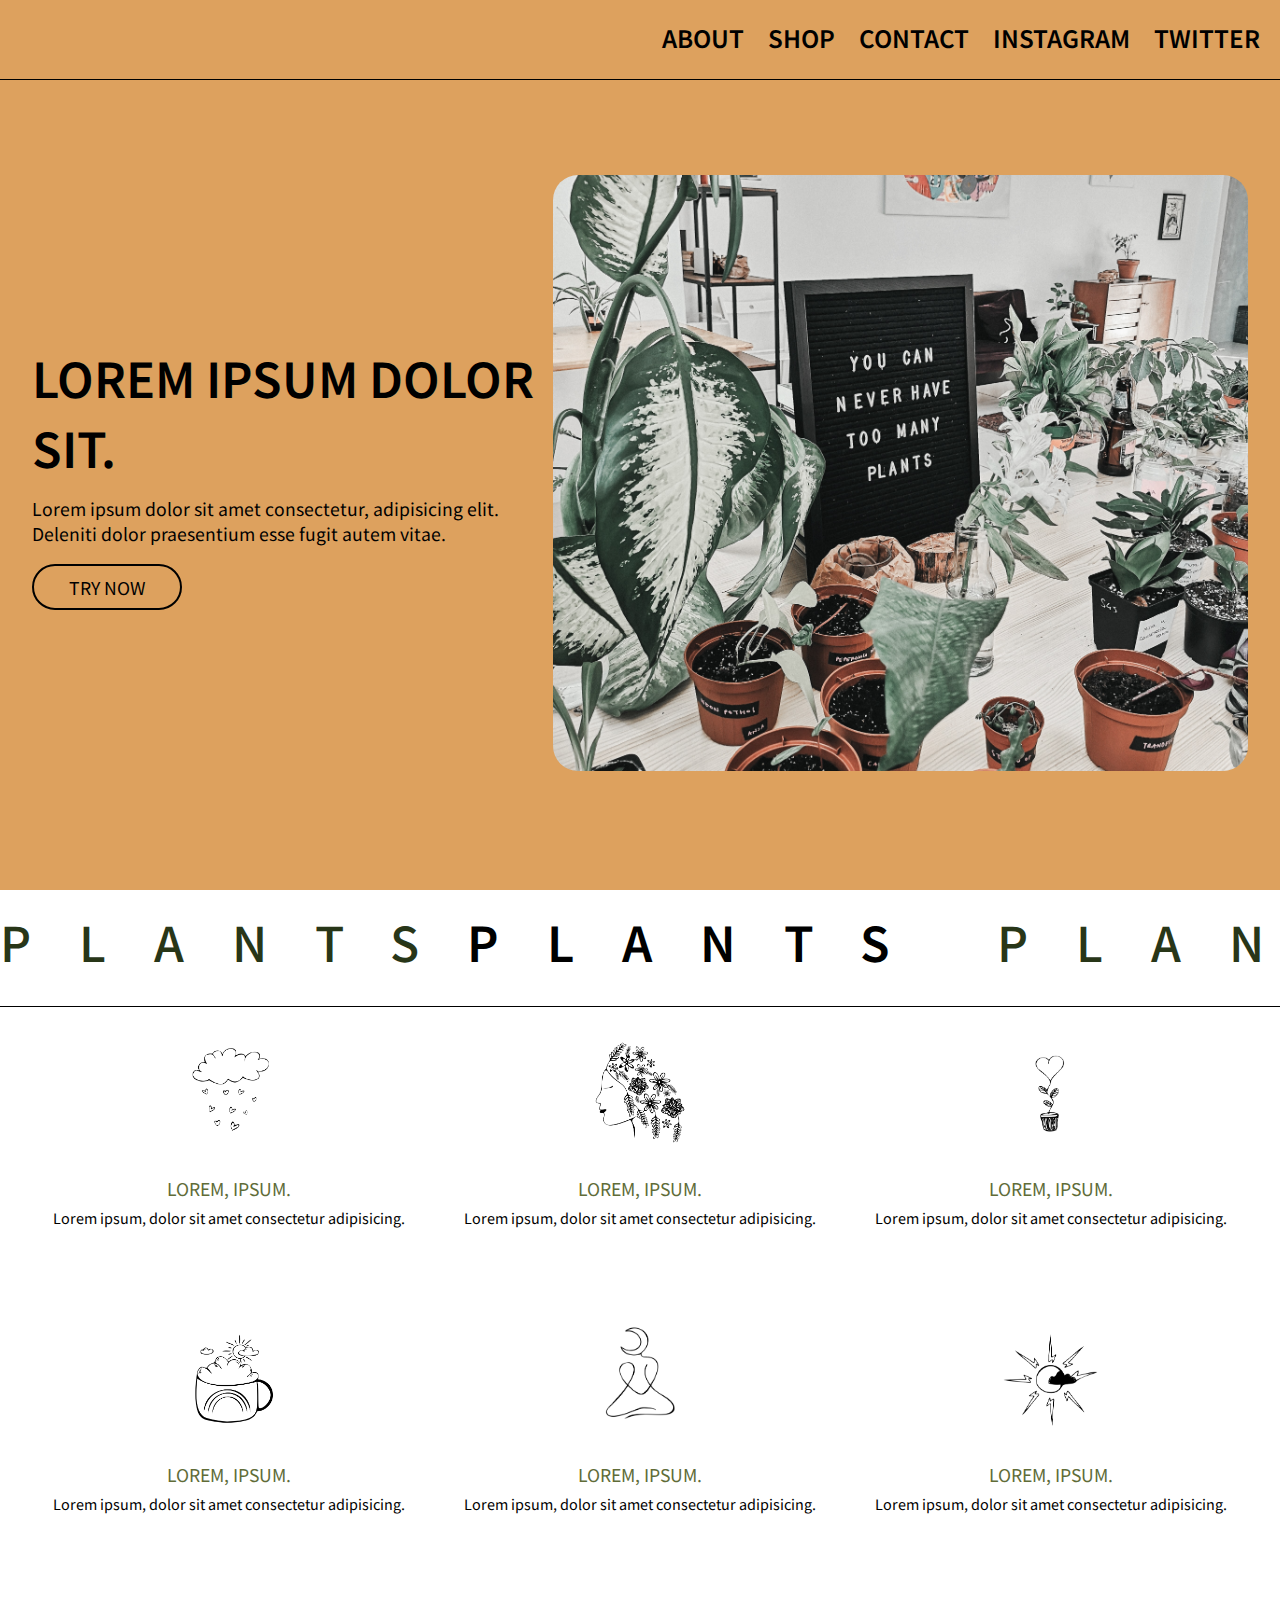
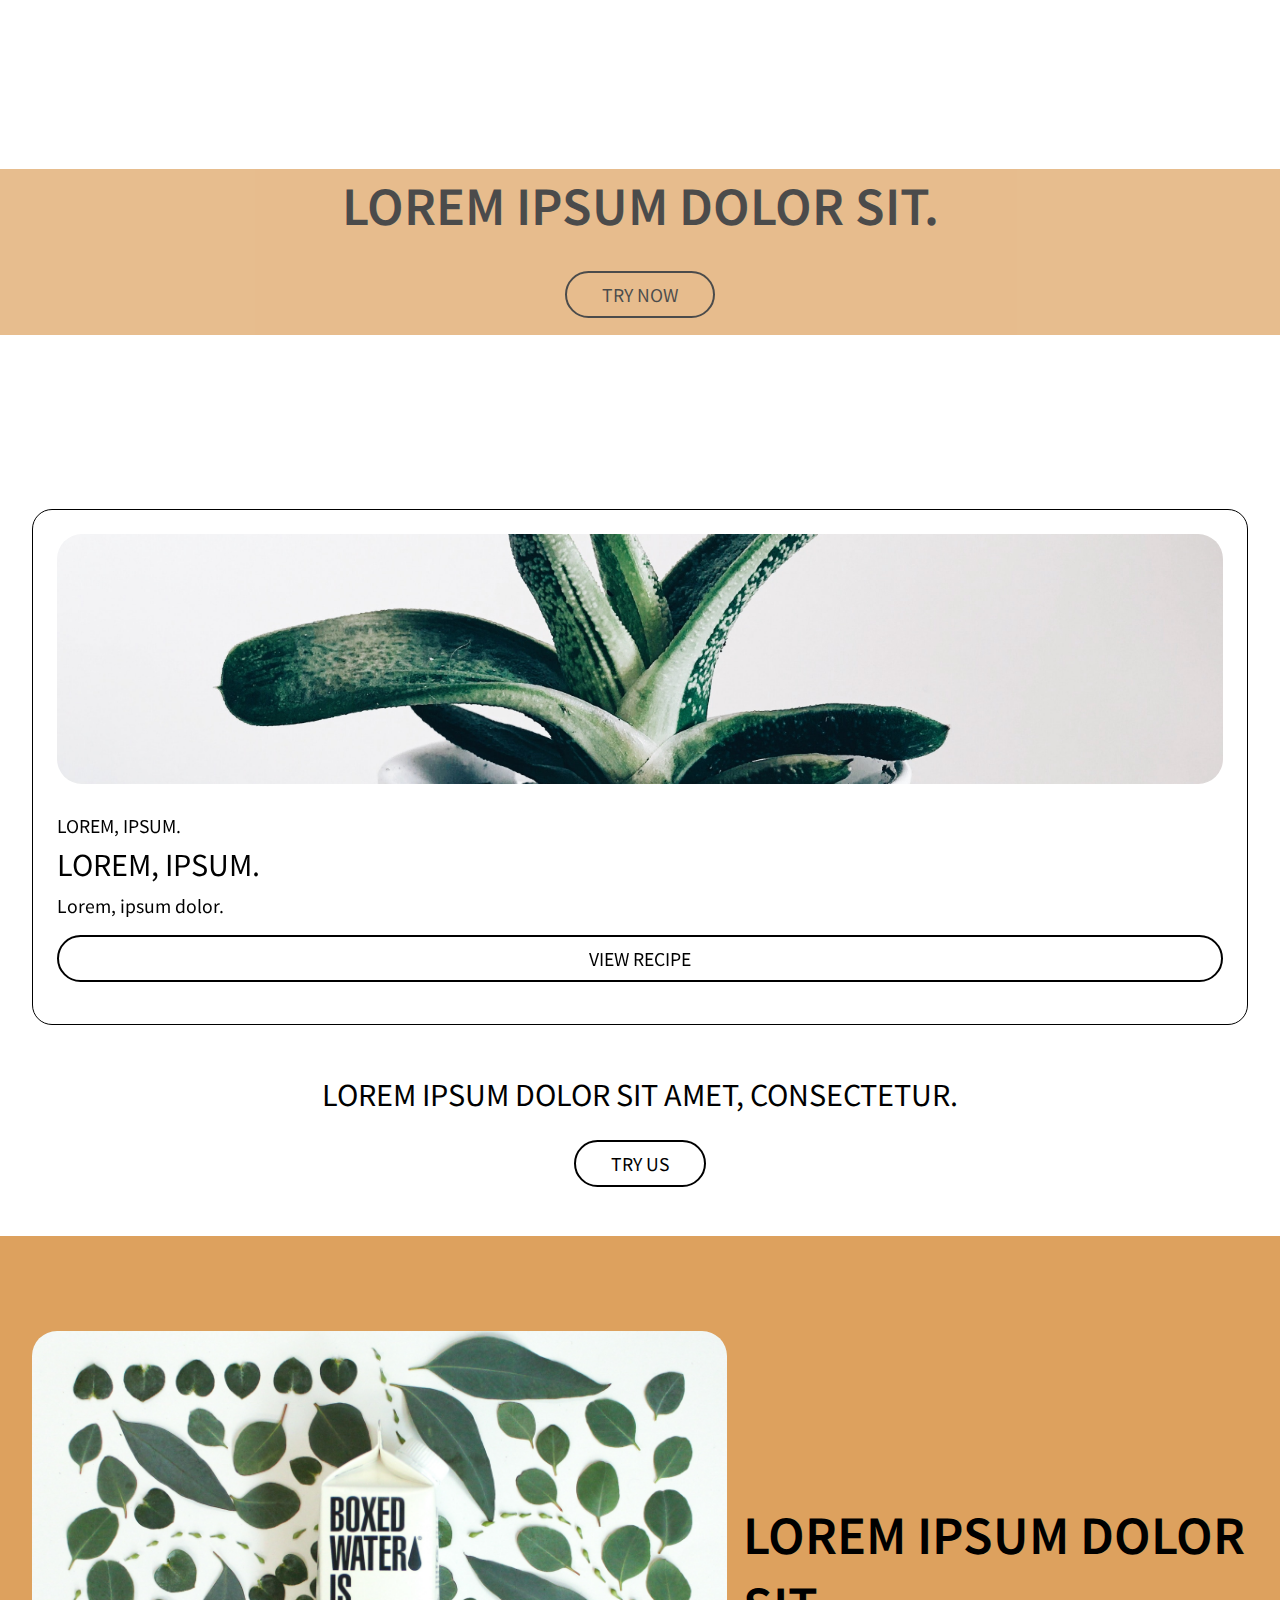
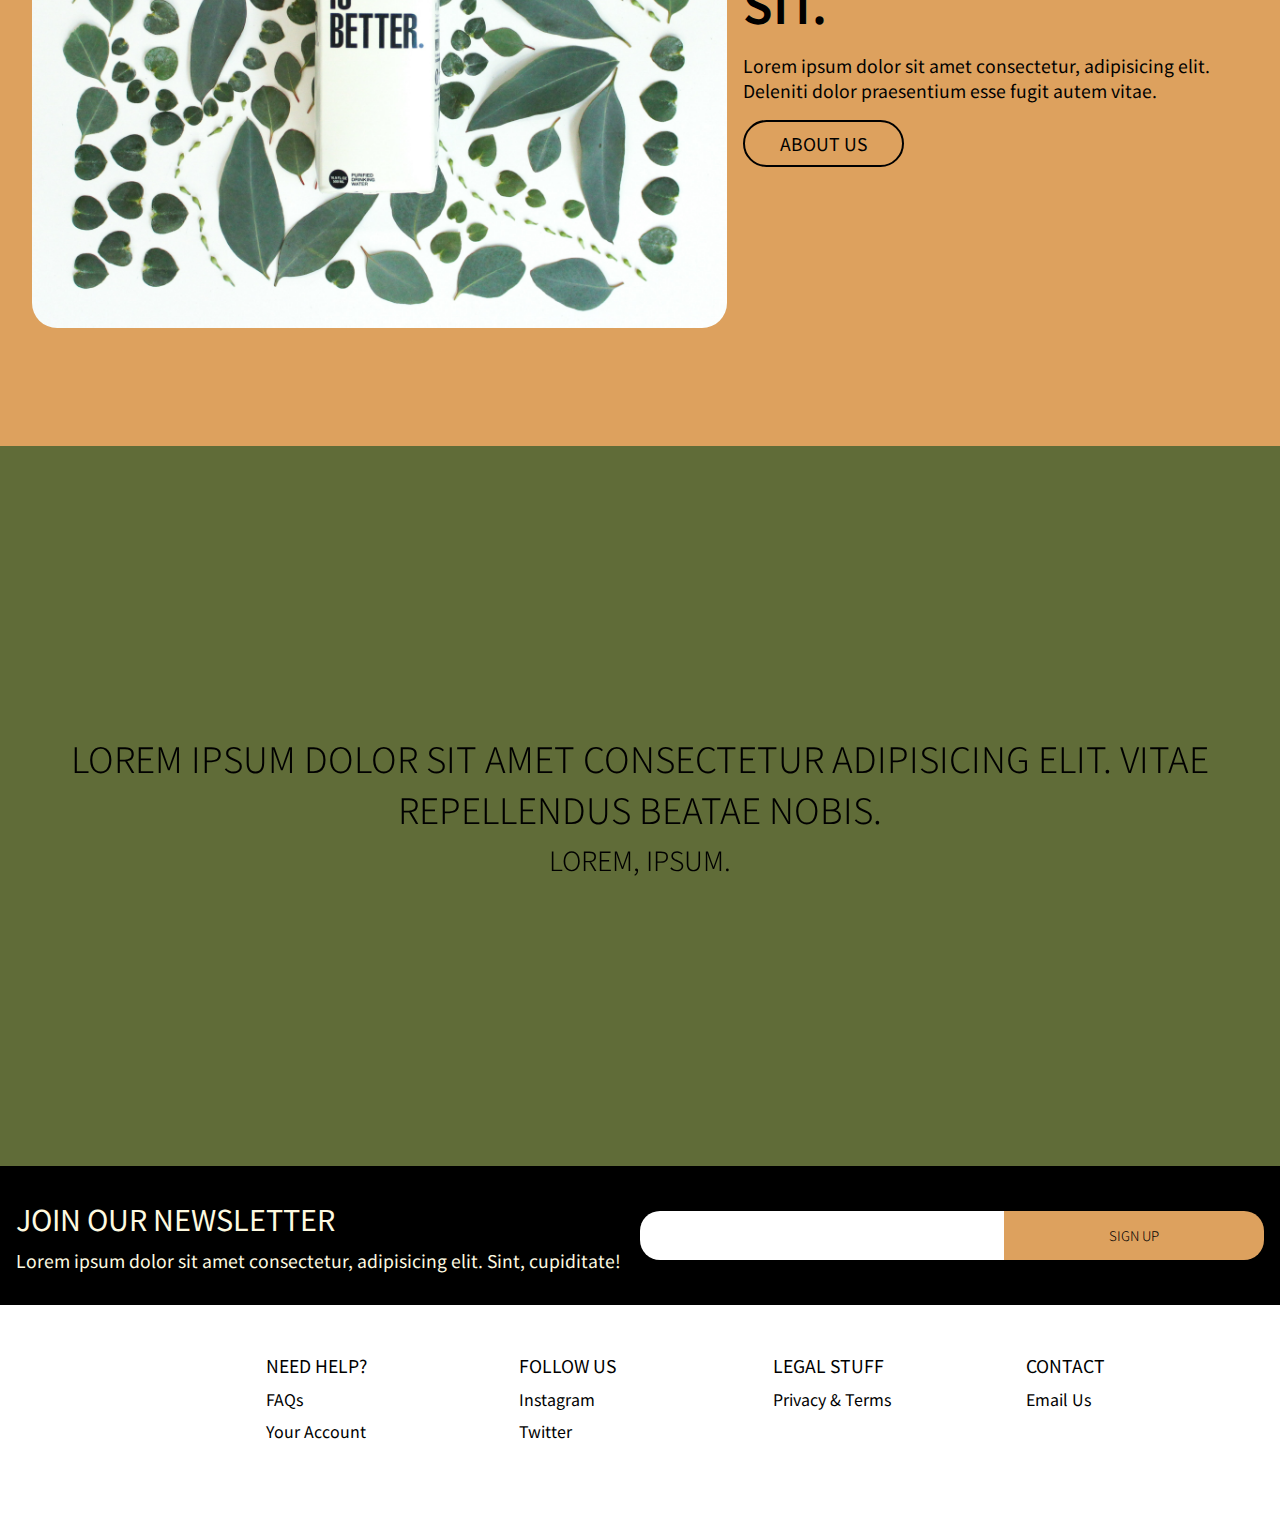
==== index.html @ 53099ba6 "Add new files" ====
<!DOCTYPE html>
<html lang="en">

<head>
  <meta charset="UTF-8">
  <meta http-equiv="X-UA-Compatible" content="IE=edge">
  <meta name="viewport" content="width=device-width, initial-scale=1.0">
  <link rel="stylesheet" href="node_modules/@glidejs/glide/dist/css/glide.core.min.css">
  <link rel="stylesheet" href="css/glide.core.min.css">
  <script src="https://kit.fontawesome.com/0a74417982.js" crossorigin="anonymous"></script>

  <link rel="preconnect" href="https://fonts.gstatic.com">
  <link href="https://fonts.googleapis.com/css2?family=Noto+Sans+JP:wght@300;400;700&display=swap" rel="stylesheet">



  <link rel="stylesheet" href="css/style.css">
  <title>Page One</title>
</head>
<!-- inspired by https://futurenoodles.com/ -->

<body>
  <header class="navigation">
    <div class="wrapper">
      <div class="nav-bar">
        <!-- logo -->
        <a href="#" class="logo"><i class="far fa-eye fa-2x icon"></i></a>
        <!-- menu btn -->
        <i class="fas fa-grip-lines fa-2x icon open-btn"></i>

      </div>
      <!-- navigation -->
      <nav class="menu">
        <!-- close btn -->
        <i class="fas fa-times fa-2x icon close-btn"></i>
        <!-- menu -->
        <ul class="menu-list">
          <li><a href="#">About</a></li>
          <li><a href="#">Shop</a></li>
          <li><a href="#">Contact</a></li>
          <!-- social media -->
          <li><a href="#">Instagram</a></li>
          <li><a href="#">Twitter</a></li>
        </ul>
      </nav>
    </div>
  </header>

  <!-- hero -->
  <section class="hero">
    <div class="container">
      <img src="/img/img_0.jpg" class="img " alt="Water plants">
      <div class="h-text">
        <h1>Lorem ipsum dolor sit.</h1>
        <p>Lorem ipsum dolor sit amet consectetur, adipisicing elit. Deleniti dolor praesentium esse fugit
          autem vitae.
        </p>
        <button class="btn">Try Now</button>
      </div>
    </div>
  </section>

  <!-- section -->
  <section class="mission">


    <!-- animation -->
    <div class="anim-text">
      <h2 class="anim"><span>PLANTS</span>PLANTS <span>PLANTS</span> PLANTS<span>PLANTS</span>
        PLANTS<span>PLANTS</span> PLANTS </h2>
      <h2 class="anim"><span>PLANTS</span> PLANTS<span>PLANTS</span> PLANTS<span>PLANTS</span>
        PLANTS<span>PLANTS</span> PLANTS
      </h2>
    </div>
    <!-- icons -->
    <div class="container">
      <div class="grid">
        <div class="grid-item">
          <img src="/img/illustrations/LoveRain.png" class="img" alt="Rain Illustration">
          <h5>Lorem, ipsum.</h5>
          <p>Lorem ipsum, dolor sit amet consectetur adipisicing.</p>
        </div>
        <div class="grid-item">
          <img src="/img/illustrations/flowercrown.png" class="img" alt="Flowecrown Illustration">
          <h5>Lorem, ipsum.</h5>
          <p>Lorem ipsum, dolor sit amet consectetur adipisicing.</p>
        </div>
        <div class="grid-item">
          <img src="/img/illustrations/GrowLove.png" class="img" alt="Love Illustration">
          <h5>Lorem, ipsum.</h5>
          <p>Lorem ipsum, dolor sit amet consectetur adipisicing.</p>
        </div>
        <div class="grid-item">
          <img src="/img/illustrations/CupofClouds.png" class="img" alt="Clouds Illustration">
          <h5>Lorem, ipsum.</h5>
          <p>Lorem ipsum, dolor sit amet consectetur adipisicing.</p>
        </div>
        <div class="grid-item">
          <img src="/img/illustrations/Meditation.png" class="img" alt="Meditation Illustration">
          <h5>Lorem, ipsum.</h5>
          <p>Lorem ipsum, dolor sit amet consectetur adipisicing.</p>
        </div>
        <div class="grid-item">
          <img src="/img/illustrations/SunLightening.png" class="img" alt="Sun Illustration">
          <h5>Lorem, ipsum.</h5>
          <p>Lorem ipsum, dolor sit amet consectetur adipisicing.</p>
        </div>
      </div>
    </div>
  </section>

  <!-- section -->
  <section class="products">
    <div class="wrapper">
      <h2>Lorem ipsum dolor sit.</h2>
      <button class="btn">Try Now</button>
    </div>
  </section>

  <!-- section -->
  <section class="shop">
    <div class="container">
      <!-- slider -->
      <div class="glide">
        <div class="glide__track" data-glide-el="track">
          <ul class="glide__slides">
            <li class="glide__slide">
              <div class="item">
                <img class="img" src="/img/products/product_1.jpg" alt="">
                <h5>Lorem, ipsum.</h5>
                <h3>Lorem, ipsum.</h3>
                <p>Lorem, ipsum dolor.</p>
                <button class="btn">View recipe</button>
              </div>
            </li>
            <li class="glide__slide">
              <div class="item">
                <img class="img" src="/img/products/product_2.jpg" alt="">
                <h5>Lorem, ipsum.</h5>
                <h3>Lorem, ipsum.</h3>
                <p>Lorem, ipsum dolor.</p>
                <button class="btn">View recipe</button>
              </div>
            </li>
            <li class="glide__slide">
              <div class="item">
                <img class="img" src="/img/products/product_3.jpg" alt="">
                <h5>Lorem, ipsum.</h5>
                <h3>Lorem, ipsum.</h3>
                <p>Lorem, ipsum dolor.</p>
                <button class="btn">View recipe</button>
              </div>
            </li>
            <li class="glide__slide">
              <div class="item">
                <img class="img" src="/img/products/product_4.jpg" alt="">
                <h5>Lorem, ipsum.</h5>
                <h3>Lorem, ipsum.</h3>
                <p>Lorem, ipsum dolor.</p>
                <button class="btn">View recipe</button>
              </div>
            </li>
            <li class="glide__slide">
              <div class="item">
                <img class="img" src="/img/products/product_5.jpg" alt="">
                <h5>Lorem, ipsum.</h5>
                <h3>Lorem, ipsum.</h3>
                <p>Lorem, ipsum dolor.</p>
                <button class="btn">View recipe</button>
              </div>
            </li>
            <li class="glide__slide">
              <div class="item">
                <img class="img" src="/img/products/product_6.jpg" alt="">
                <h5>Lorem, ipsum.</h5>
                <h3>Lorem, ipsum.</h3>
                <p>Lorem, ipsum dolor.</p>
                <button class="btn">View recipe</button>
              </div>
            </li>

          </ul>
        </div>
      </div>


      <div class="text">
        <h3>Lorem ipsum dolor sit amet, consectetur.</h3>
        <button class="btn">Try Us</button>
      </div>
    </div>



  </section>

  <!-- section -->
  <section class="hero about">
    <div class="container">
      <img class="img" src="/img/img_1.jpg" alt="">
      <div class="h-text">
        <h2>Lorem ipsum dolor sit.</h2>
        <p>Lorem ipsum dolor sit amet consectetur, adipisicing elit. Deleniti dolor praesentium esse fugit
          autem vitae.
        </p>
        <button class="btn">About Us</button>
      </div>
    </div>
  </section>

  <!-- section -->
  <section class="opinions-section">
    <!-- slider opinions -->

    <div class="container">
      <div class="opinions">
        <div class="glide__track" data-glide-el="track">
          <ul class="glide__slides">
            <li class="glide__slide">
              <div class="opinion">
                <p>Lorem ipsum dolor sit amet consectetur adipisicing elit. Vitae repellendus beatae nobis.</p>
                <small>Lorem, ipsum.</small>
              </div>
            </li>
            <li class="glide__slide">
              <div class="opinion">
                <p>Lorem ipsum dolor sit amet consectetur adipisicing elit. Vitae repellendus beatae nobis.</p>
                <small>Lorem, ipsum.</small>
              </div>
            </li>
            <li class="glide__slide">
              <div class="opinion">
                <p>Lorem ipsum dolor sit amet consectetur adipisicing elit. Vitae repellendus beatae nobis.</p>
                <small>Lorem, ipsum.</small>
              </div>
            </li>
            <li class="glide__slide">
              <div class="opinion">
                <p>Lorem ipsum dolor sit amet consectetur adipisicing elit. Vitae repellendus beatae nobis.</p>
                <small>Lorem, ipsum.</small>
              </div>
            </li>
          </ul>
        </div>
      </div>

    </div>


  </section>

  <!-- footer -->
  <footer>
    <div class="container">
      <div class="black">
        <div class="text">
          <h3 class="light">Join our newsletter</h3>
          <p class="light">Lorem ipsum dolor sit amet consectetur, adipisicing elit. Sint, cupiditate!</p>
        </div>
        <div class="sub">
          <input type="email" name="email" id="email">
          <button class="btn--sub">Sign up</button>
        </div>
      </div>
      <div class="faq">
        <!-- logo -->
        <a href="#" class="logo"><i class="far fa-eye fa-2x icon"></i></a>
        <div class="links">
          <div>
            <h5>Need help?</h5>
            <ul>
              <li><a href="#">FAQs</a></li>
              <li><a href="#">Your Account</a></li>
            </ul>
          </div>
          <div>
            <h5>Follow us</h5>
            <ul>
              <li><a href="#">Instagram</a></li>
              <li><a href="#">Twitter</a></li>
            </ul>
          </div>
          <div>
            <h5>Legal Stuff</h5>
            <ul>
              <li><a href="#">Privacy & Terms</a></li>
            </ul>
          </div>
          <div>
            <h5>Contact</h5>
            <ul>
              <li><a href="#">Email Us</a></li>
            </ul>
          </div>
        </div>
      </div>

    </div>
  </footer>

  <script>
    const openBtn = document.querySelector('.open-btn');
    const closeBtn = document.querySelector('.close-btn');
    const menu = document.querySelector('.menu');
    const body = document.querySelector('body');

    openBtn.addEventListener('click', (e) => {
      body.classList.add('open-menu');
      e.target.style.display = 'none';
      menu.style.display = 'block';
      menu.classList.remove('close')
      closeBtn.style.display = "block";

    });

    closeBtn.addEventListener('click', (e) => {
      body.classList.remove('open-menu');
      menu.classList.add('close')
      setTimeout(() => {
        menu.style.display = 'none';
        e.target.style.display = 'none';
        openBtn.style.display = "block";
      }, 1000)

    });
  </script>
  <script src="https://cdn.jsdelivr.net/npm/@glidejs/glide"></script>
  <script src="node_modules/@glidejs/glide/dist/glide.min.js"></script>

  <script>
    const config = {
      type: 'carousel',
      startAt: 0,
      perView: 1,
      autoplay: 3000 | true,
      breakpoints: {
        425: {
          perView: 1
        },
        768: {
          perView: 2
        },
        1440: {
          perView: 4
        }
      }
    }
    const opconfig = {
      startAt: 0,
      perView: 1,
      autoplay: 3000 | true,
    }
    new Glide('.glide', config).mount();
    new Glide('.opinions', opconfig).mount();
  </script>
</body>

</html>
---- css/style.css ----
h1,
h2 {
  text-transform: uppercase;
  margin-bottom: 0.3em;
  font-weight: 400;
  color: #000000;
  font-size: 2.2em;
}

@media only screen and (min-width: 1024px) {
  h1,
h2 {
    font-size: 3em;
    font-weight: 600;
  }
}
h3 {
  text-transform: uppercase;
  margin-bottom: 0.3em;
  font-weight: 400;
  color: #000000;
  font-size: 1.8em;
}

h5 {
  text-transform: uppercase;
  margin-bottom: 0.3em;
  font-weight: 400;
  color: #000000;
  font-size: 1.1em;
}

span {
  color: #283618;
  font-weight: 500;
}

p {
  font-size: 1.1em;
  color: #000000;
}

a {
  text-decoration: none;
  color: #000000;
  cursor: pointer;
}
a:visited {
  color: #000000;
}

.light {
  color: #fefae0;
}

.btn {
  margin: 1em 0;
  padding: 0.5em 2em;
  border: 2px solid #000000;
  border-radius: 25px;
  background: transparent;
  font-size: 1.1em;
  text-transform: uppercase;
  transition: all 1s ease-in-out;
}
.btn:hover {
  background: #000000;
  color: #fefae0;
}
.btn--sub {
  padding: 15px 0.7em;
  background: #dda15e;
  text-transform: uppercase;
  font-weight: 300;
  border: none;
  border-radius: 0 20px 20px 0;
  width: 50%;
}
.btn--sub:hover {
  background: #bc6c25;
  color: #fefae0;
}

* {
  margin: 0;
  box-sizing: border-box;
  font-family: "Noto Sans JP", sans-serif;
}

.container {
  padding: 2em 1em;
}

.icon {
  cursor: pointer;
  color: #000000;
}

.img {
  width: 100%;
  height: 40%;
  object-fit: cover;
  border-radius: 25px;
  margin-bottom: 1.5em;
}

.navigation {
  background: #dda15e;
  position: relative;
}
.navigation .wrapper {
  display: flex;
}
.navigation .wrapper .nav-bar {
  display: flex;
  place-content: center space-between;
  padding: 1em;
  border-bottom: 1px solid #000000;
  width: 100vw;
  height: 80px;
}

.open-menu {
  overflow-y: hidden;
}

.menu {
  height: 100vh;
  width: 100vw;
  position: absolute;
  top: 0;
  right: 0;
  z-index: 10;
  background-color: #606c38;
  display: flex;
  flex-direction: column;
  transform: translateX(-100%);
  transform-origin: right;
  animation: openUp 1s ease-in-out both;
}

.close {
  animation: close 1s ease-in-out both;
}

@keyframes openUp {
  0% {
    transform: translateX(100%);
  }
  100% {
    transform: translateX(0%);
  }
}
@keyframes close {
  0% {
    transform: translateX(0%);
  }
  100% {
    transform: translateX(-100%);
  }
}
.close-btn,
.menu {
  display: none;
  padding: 0.5em;
}

.menu-list {
  list-style: none;
}
.menu-list a {
  text-transform: uppercase;
  font-size: 1.8em;
  line-height: 2.5em;
  font-weight: 600;
}
.menu-list a:hover {
  color: #fefae0;
}

.hero .container {
  height: calc(100vh-80px);
  background-color: #dda15e;
}

.anim-text {
  display: flex;
  white-space: nowrap;
  padding: 1em 0;
  overflow-x: hidden;
  border-bottom: 1px solid #000000;
}
.anim-text .anim {
  animation: textLoop 30s infinite;
  letter-spacing: 1em;
}

@keyframes textLoop {
  0% {
    transform: translateX(0);
  }
  100% {
    transform: translateX(-100%);
  }
}
.grid {
  display: grid;
  grid-template-columns: repeat(2, 1fr);
  gap: 1em;
}
.grid .img {
  object-fit: contain;
}
.grid-item {
  text-align: center;
  height: 30vh;
}
.grid-item p {
  font-size: 0.9em;
}
.grid-item h5 {
  color: #606c38;
}

.products {
  height: 50vh;
  background: url("/img/img_2.jpg") no-repeat;
  background-attachment: fixed;
  background-position: center;
  background-size: cover;
  display: flex;
  justify-content: center;
  align-items: center;
}
.products .wrapper {
  text-align: center;
  background-color: #dda15e;
  opacity: 0.7;
  width: 100%;
}

.text {
  text-align: center;
  margin-top: 2em;
}

.item {
  border: 1px solid black;
  border-radius: 20px;
  padding: 1.5em;
  color: #000000;
  margin-bottom: 1em;
}
.item .img {
  height: 250px;
}
.item .btn {
  width: 100%;
}

.opinions-section {
  height: 80vh;
  background: #606c38;
}
.opinions-section .container {
  text-align: center;
  height: 100%;
  display: flex;
  flex-direction: column;
  justify-content: center;
}
.opinions-section .container .opinions {
  text-transform: uppercase;
  font-size: 2em;
  font-weight: 300;
}

footer .container {
  padding: 0;
}

.black {
  padding: 2em 1em;
  color: #fefae0;
  background: #000000;
}
.black .sub {
  display: flex;
  justify-content: center;
  margin-top: 2em;
}
.black .sub input {
  padding: 15px;
  border: none;
  border-radius: 20px 0 0 20px;
  width: 70%;
}
.black .sub input:active, .black .sub input:focus {
  outline: none;
}

.faq {
  padding: 2em 1em;
}
.faq .links {
  display: grid;
  grid-template-columns: repeat(2, 1fr);
  gap: 1em;
  margin: 1em 0 3em;
}
.faq .links ul {
  list-style: none;
  padding: 0;
  line-height: 2em;
}

@media only screen and (min-width: 768px) {
  .container {
    padding: 2em;
  }

  .hero .container {
    height: 50vh;
    display: flex;
    flex-direction: row-reverse;
    align-items: center;
  }
  .hero .container .img {
    margin-left: 1em;
    height: 100%;
  }

  .about .container {
    flex-direction: row;
  }
  .about .container .img {
    margin-left: 0;
    margin-right: 1em;
  }

  .grid {
    grid-template-columns: repeat(3, 1fr);
  }
}
@media only screen and (min-width: 1024px) {
  .open-btn {
    display: none;
  }

  .menu {
    position: unset;
    display: flex;
    background: transparent;
    height: 80px;
    border-bottom: 1px solid #000000;
    transform: translateX(0%);
  }
  .menu .menu-list {
    display: flex;
  }
  .menu .menu-list a {
    font-size: 1.5em;
    margin: 0 0.5em;
  }

  @keyframes openUp {
    0% {
      transform: translateX(0%);
    }
    100% {
      transform: translateX(0%);
    }
  }
  .logo .icon {
    font-size: 3em;
  }

  .hero .container {
    height: 90vh;
  }
  .hero .container .img {
    height: 80%;
  }

  .black {
    display: flex;
    align-items: center;
  }
  .black .text {
    width: 50%;
    text-align: left;
    margin-top: 0;
  }
  .black .sub {
    width: 50%;
    margin-top: 0;
  }

  .faq {
    display: flex;
    justify-content: space-between;
  }
  .faq .links {
    width: 80%;
    grid-template-columns: repeat(4, 1fr);
  }
}/*# sourceMappingURL=style.css.map */
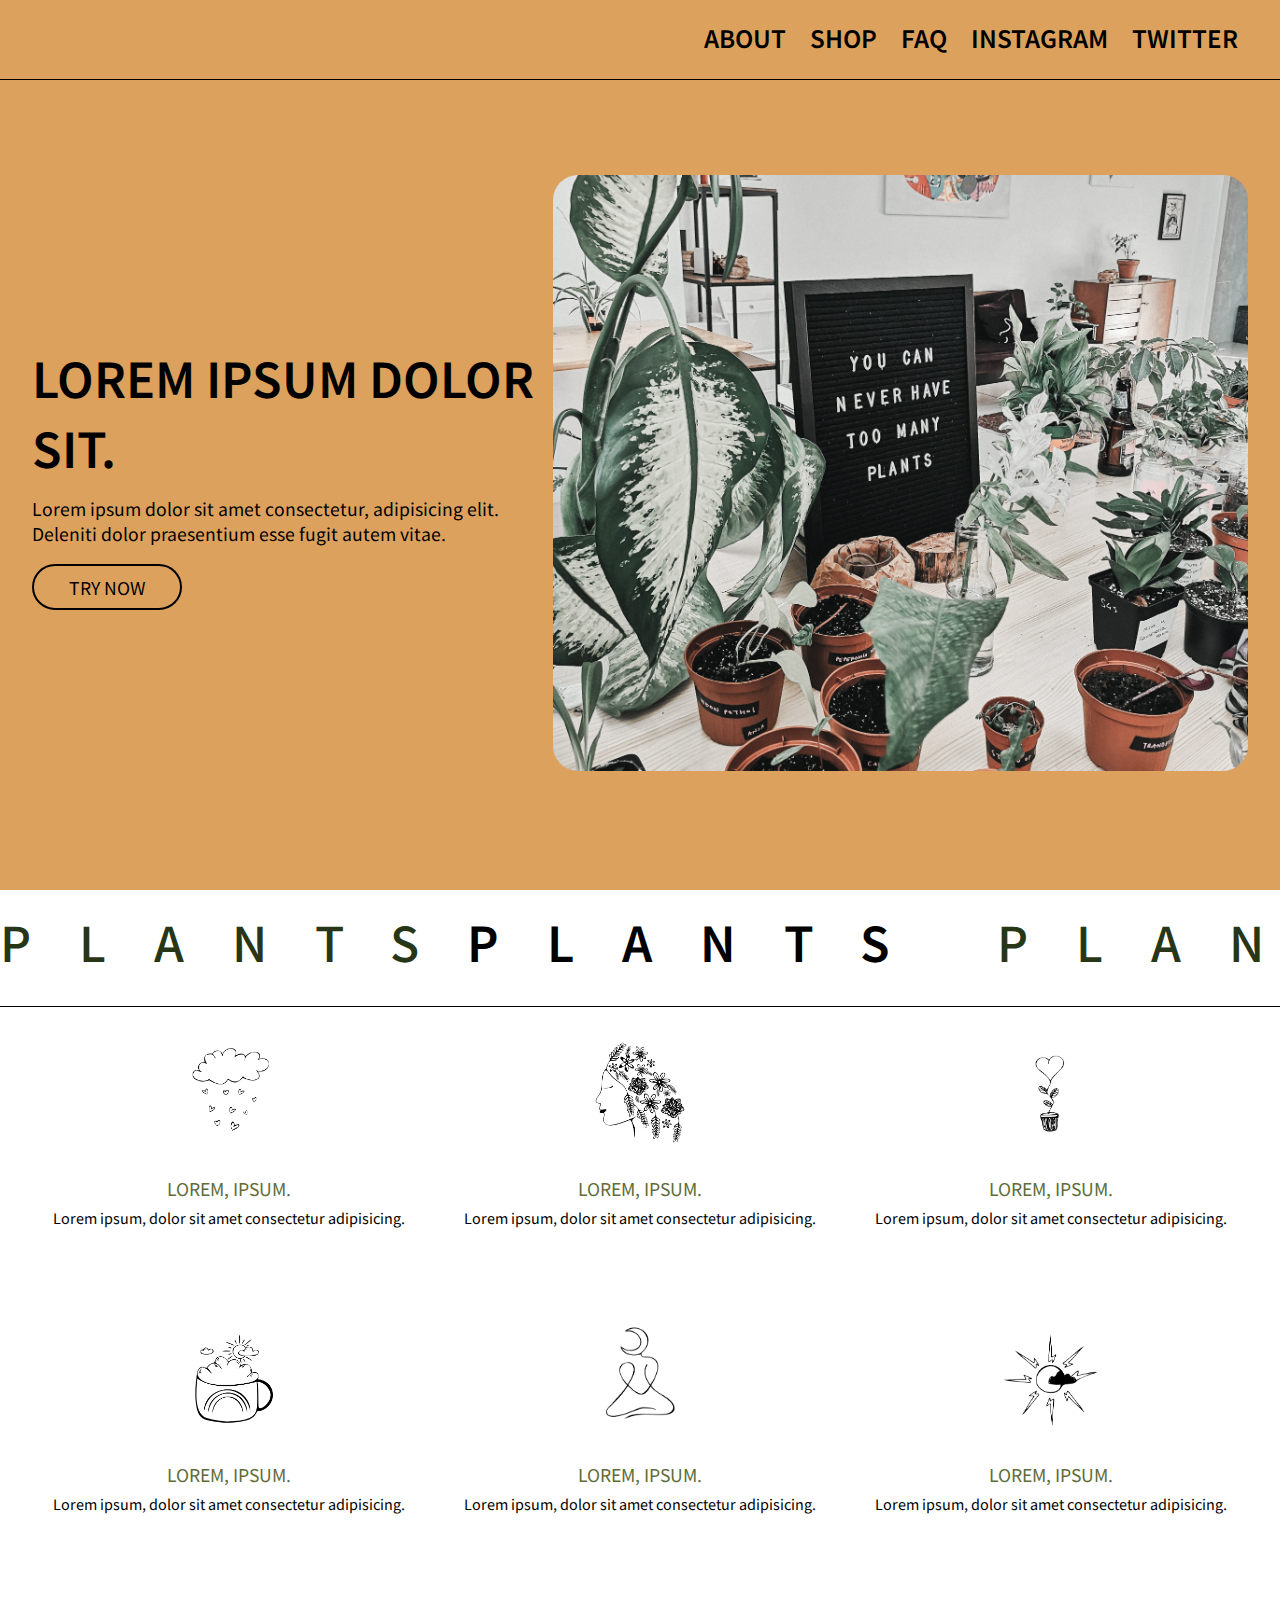
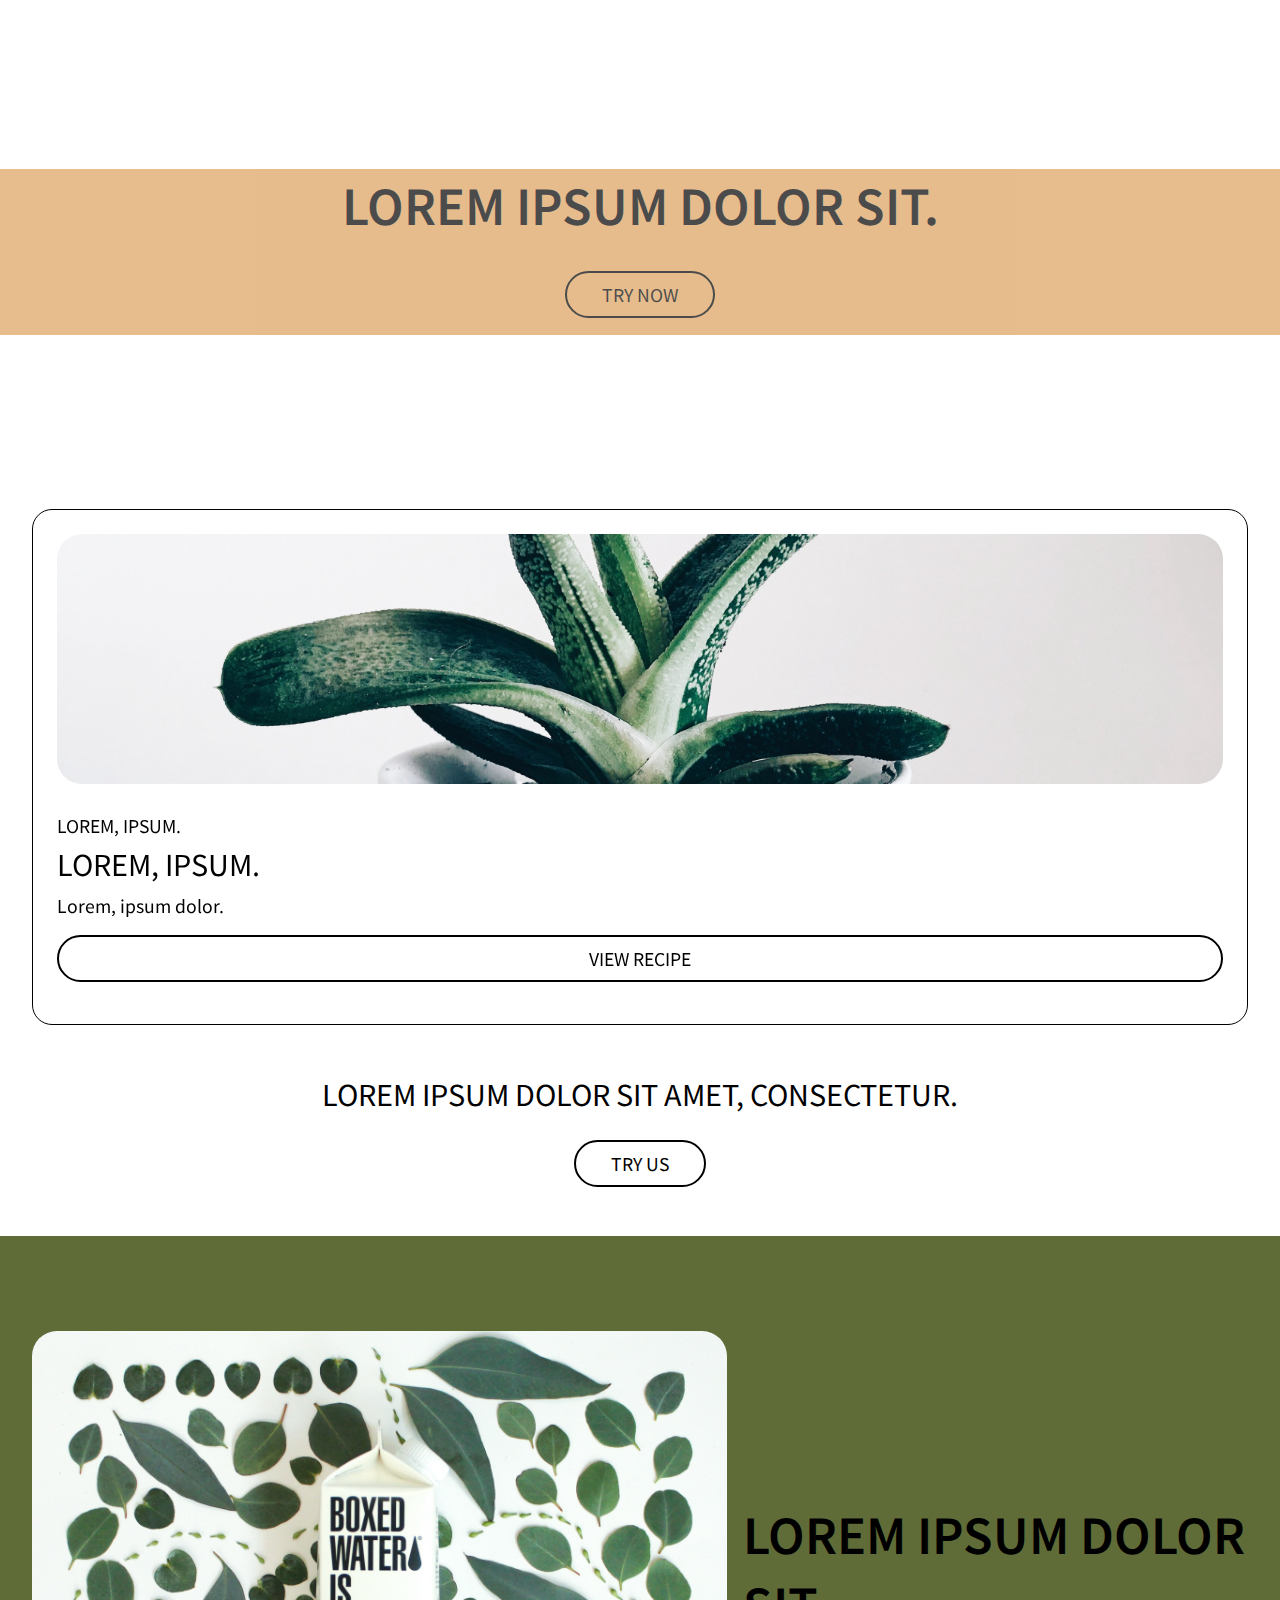
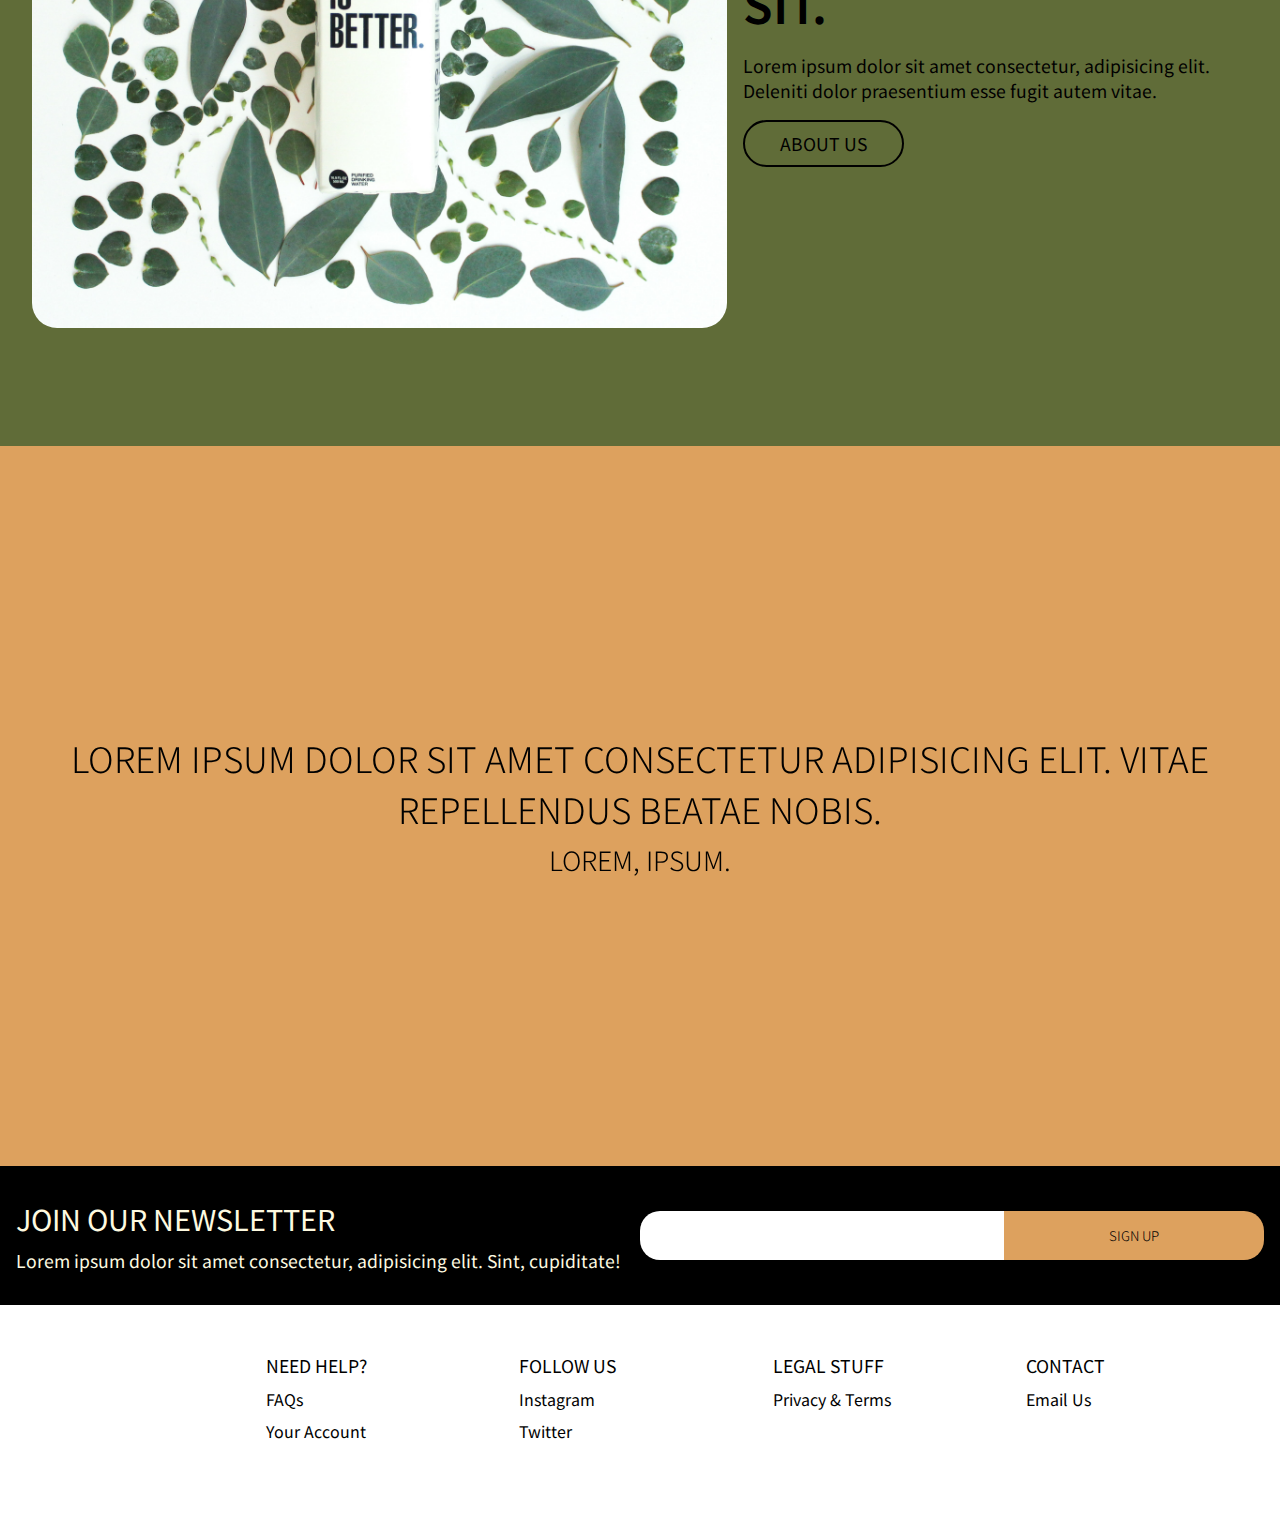
==== commit 07a390e7: "Update" ====
--- a/index.html
+++ b/index.html
@@ -8,12 +8,9 @@
   <link rel="stylesheet" href="node_modules/@glidejs/glide/dist/css/glide.core.min.css">
   <link rel="stylesheet" href="css/glide.core.min.css">
   <script src="https://kit.fontawesome.com/0a74417982.js" crossorigin="anonymous"></script>
-
+  <script src="index.js" defer></script>
   <link rel="preconnect" href="https://fonts.gstatic.com">
   <link href="https://fonts.googleapis.com/css2?family=Noto+Sans+JP:wght@300;400;700&display=swap" rel="stylesheet">
-
-
-
   <link rel="stylesheet" href="css/style.css">
   <title>Page One</title>
 </head>
@@ -24,7 +21,7 @@
     <div class="wrapper">
       <div class="nav-bar">
         <!-- logo -->
-        <a href="#" class="logo"><i class="far fa-eye fa-2x icon"></i></a>
+        <a href="index.html" class="logo"><i class="far fa-eye fa-2x icon"></i></a>
         <!-- menu btn -->
         <i class="fas fa-grip-lines fa-2x icon open-btn"></i>
 
@@ -32,15 +29,15 @@
       <!-- navigation -->
       <nav class="menu">
         <!-- close btn -->
-        <i class="fas fa-times fa-2x icon close-btn"></i>
+        <i class="fas fa-times fa-2x icon close-btn" id="menu-close"></i>
         <!-- menu -->
         <ul class="menu-list">
-          <li><a href="#">About</a></li>
-          <li><a href="#">Shop</a></li>
-          <li><a href="#">Contact</a></li>
+          <li><a href="about.html">About</a></li>
+          <li><a href="shop.html">Shop</a></li>
+          <li><a href="faq.html">faq</a></li>
           <!-- social media -->
-          <li><a href="#">Instagram</a></li>
-          <li><a href="#">Twitter</a></li>
+          <li><a href="instagram.com">Instagram</a></li>
+          <li><a href="twitter.com">Twitter</a></li>
         </ul>
       </nav>
     </div>
@@ -203,7 +200,7 @@
         <p>Lorem ipsum dolor sit amet consectetur, adipisicing elit. Deleniti dolor praesentium esse fugit
           autem vitae.
         </p>
-        <button class="btn">About Us</button>
+        <button class="btn"><a href="about.html">About Us</a></button>
       </div>
     </div>
   </section>
@@ -264,31 +261,31 @@
       </div>
       <div class="faq">
         <!-- logo -->
-        <a href="#" class="logo"><i class="far fa-eye fa-2x icon"></i></a>
+        <a href="index.html" class="logo"><i class="far fa-eye fa-2x icon"></i></a>
         <div class="links">
           <div>
             <h5>Need help?</h5>
-            <ul>
+            <ul class="list">
               <li><a href="#">FAQs</a></li>
               <li><a href="#">Your Account</a></li>
             </ul>
           </div>
           <div>
             <h5>Follow us</h5>
-            <ul>
+            <ul class="list">
               <li><a href="#">Instagram</a></li>
               <li><a href="#">Twitter</a></li>
             </ul>
           </div>
           <div>
             <h5>Legal Stuff</h5>
-            <ul>
+            <ul class="list">
               <li><a href="#">Privacy & Terms</a></li>
             </ul>
           </div>
           <div>
             <h5>Contact</h5>
-            <ul>
+            <ul class="list">
               <li><a href="#">Email Us</a></li>
             </ul>
           </div>
@@ -298,32 +295,6 @@
     </div>
   </footer>
 
-  <script>
-    const openBtn = document.querySelector('.open-btn');
-    const closeBtn = document.querySelector('.close-btn');
-    const menu = document.querySelector('.menu');
-    const body = document.querySelector('body');
-
-    openBtn.addEventListener('click', (e) => {
-      body.classList.add('open-menu');
-      e.target.style.display = 'none';
-      menu.style.display = 'block';
-      menu.classList.remove('close')
-      closeBtn.style.display = "block";
-
-    });
-
-    closeBtn.addEventListener('click', (e) => {
-      body.classList.remove('open-menu');
-      menu.classList.add('close')
-      setTimeout(() => {
-        menu.style.display = 'none';
-        e.target.style.display = 'none';
-        openBtn.style.display = "block";
-      }, 1000)
-
-    });
-  </script>
   <script src="https://cdn.jsdelivr.net/npm/@glidejs/glide"></script>
   <script src="node_modules/@glidejs/glide/dist/glide.min.js"></script>
 
--- a/css/style.css
+++ b/css/style.css
@@ -104,6 +104,12 @@
   margin-bottom: 1.5em;
 }
 
+.list {
+  list-style: none;
+  padding: 0;
+  line-height: 2em;
+}
+
 .navigation {
   background: #dda15e;
   position: relative;
@@ -124,7 +130,7 @@
   overflow-y: hidden;
 }
 
-.menu {
+.menu, .basket {
   height: 100vh;
   width: 100vw;
   position: absolute;
@@ -156,11 +162,12 @@
     transform: translateX(0%);
   }
   100% {
-    transform: translateX(-100%);
+    transform: translateX(100%);
   }
 }
 .close-btn,
-.menu {
+.menu,
+.basket {
   display: none;
   padding: 0.5em;
 }
@@ -260,7 +267,7 @@
 
 .opinions-section {
   height: 80vh;
-  background: #606c38;
+  background: #dda15e;
 }
 .opinions-section .container {
   text-align: center;
@@ -308,10 +315,67 @@
   gap: 1em;
   margin: 1em 0 3em;
 }
-.faq .links ul {
-  list-style: none;
-  padding: 0;
-  line-height: 2em;
+
+.closeB {
+  display: none;
+}
+
+.question-answer {
+  display: none;
+}
+
+.faq-section h2 {
+  border-bottom: 1px solid #000000;
+}
+.faq-section a {
+  font-size: 1.7em;
+  text-transform: uppercase;
+  margin: 1em 0;
+}
+.faq-section a:hover {
+  color: #283618;
+}
+
+.question {
+  margin: 1em 0;
+}
+
+.question-text {
+  display: flex;
+  align-items: center;
+  cursor: pointer;
+}
+.question-text h5 {
+  margin-right: 1em;
+}
+.question-text .icon {
+  font-size: 1.3em;
+}
+
+.about {
+  background-color: #606c38;
+}
+.about .container {
+  background-color: #606c38;
+}
+
+.block {
+  display: flex;
+  flex-direction: column-reverse;
+}
+.block--column {
+  flex-direction: column;
+}
+
+.orange {
+  background-color: #dda15e;
+}
+
+.row {
+  display: flex;
+  justify-content: space-between;
+  align-items: center;
+  padding: 0 0.5em;
 }
 
 @media only screen and (min-width: 768px) {
@@ -341,13 +405,60 @@
   .grid {
     grid-template-columns: repeat(3, 1fr);
   }
+
+  .question-text {
+    justify-content: space-between;
+  }
+
+  .faq-container {
+    display: flex;
+  }
+  .faq-container .container {
+    position: sticky;
+    top: 0;
+  }
+  .faq-container .answers {
+    width: 80%;
+  }
+
+  .block {
+    display: flex;
+    flex-direction: row;
+    align-items: center;
+    height: 50vh;
+    padding: 2em 1em;
+  }
+  .block .text {
+    margin-right: 2em;
+  }
+  .block .text h2 {
+    font-size: 2em;
+  }
+  .block .img {
+    height: 100%;
+    width: 50%;
+    margin-left: 2em;
+  }
+  .block div {
+    width: 50%;
+  }
+  .block--reverse {
+    flex-direction: row-reverse;
+  }
+  .block--reverse .img {
+    margin-left: 0em;
+    margin-right: 2em;
+  }
+  .block--column {
+    flex-direction: column;
+  }
 }
 @media only screen and (min-width: 1024px) {
   .open-btn {
     display: none;
   }
 
-  .menu {
+  .menu, .basket {
     position: unset;
     display: flex;
     background: transparent;
@@ -355,10 +466,10 @@
     border-bottom: 1px solid #000000;
     transform: translateX(0%);
   }
-  .menu .menu-list {
-    display: flex;
-  }
-  .menu .menu-list a {
+  .menu .menu-list, .basket .menu-list {
+    display: flex;
+  }
+  .menu .menu-list a, .basket .menu-list a {
     font-size: 1.5em;
     margin: 0 0.5em;
   }
@@ -371,6 +482,14 @@
       transform: translateX(0%);
     }
   }
+  @keyframes openU {
+    0% {
+      transform: translateX(100%);
+    }
+    100% {
+      transform: translateX(0%);
+    }
+  }
   .logo .icon {
     font-size: 3em;
   }
@@ -404,4 +523,22 @@
     width: 80%;
     grid-template-columns: repeat(4, 1fr);
   }
+
+  .basket {
+    position: absolute;
+    height: 100vh;
+    width: 80vw;
+    top: 0;
+    right: 0;
+    display: none;
+    z-index: 20;
+    transform: translateX(-100%);
+    transform-origin: right;
+    animation: openU 1s ease-in-out both;
+    background-color: #606c38;
+  }
+
+  .close {
+    animation: close 1s ease-in-out both;
+  }
 }/*# sourceMappingURL=style.css.map */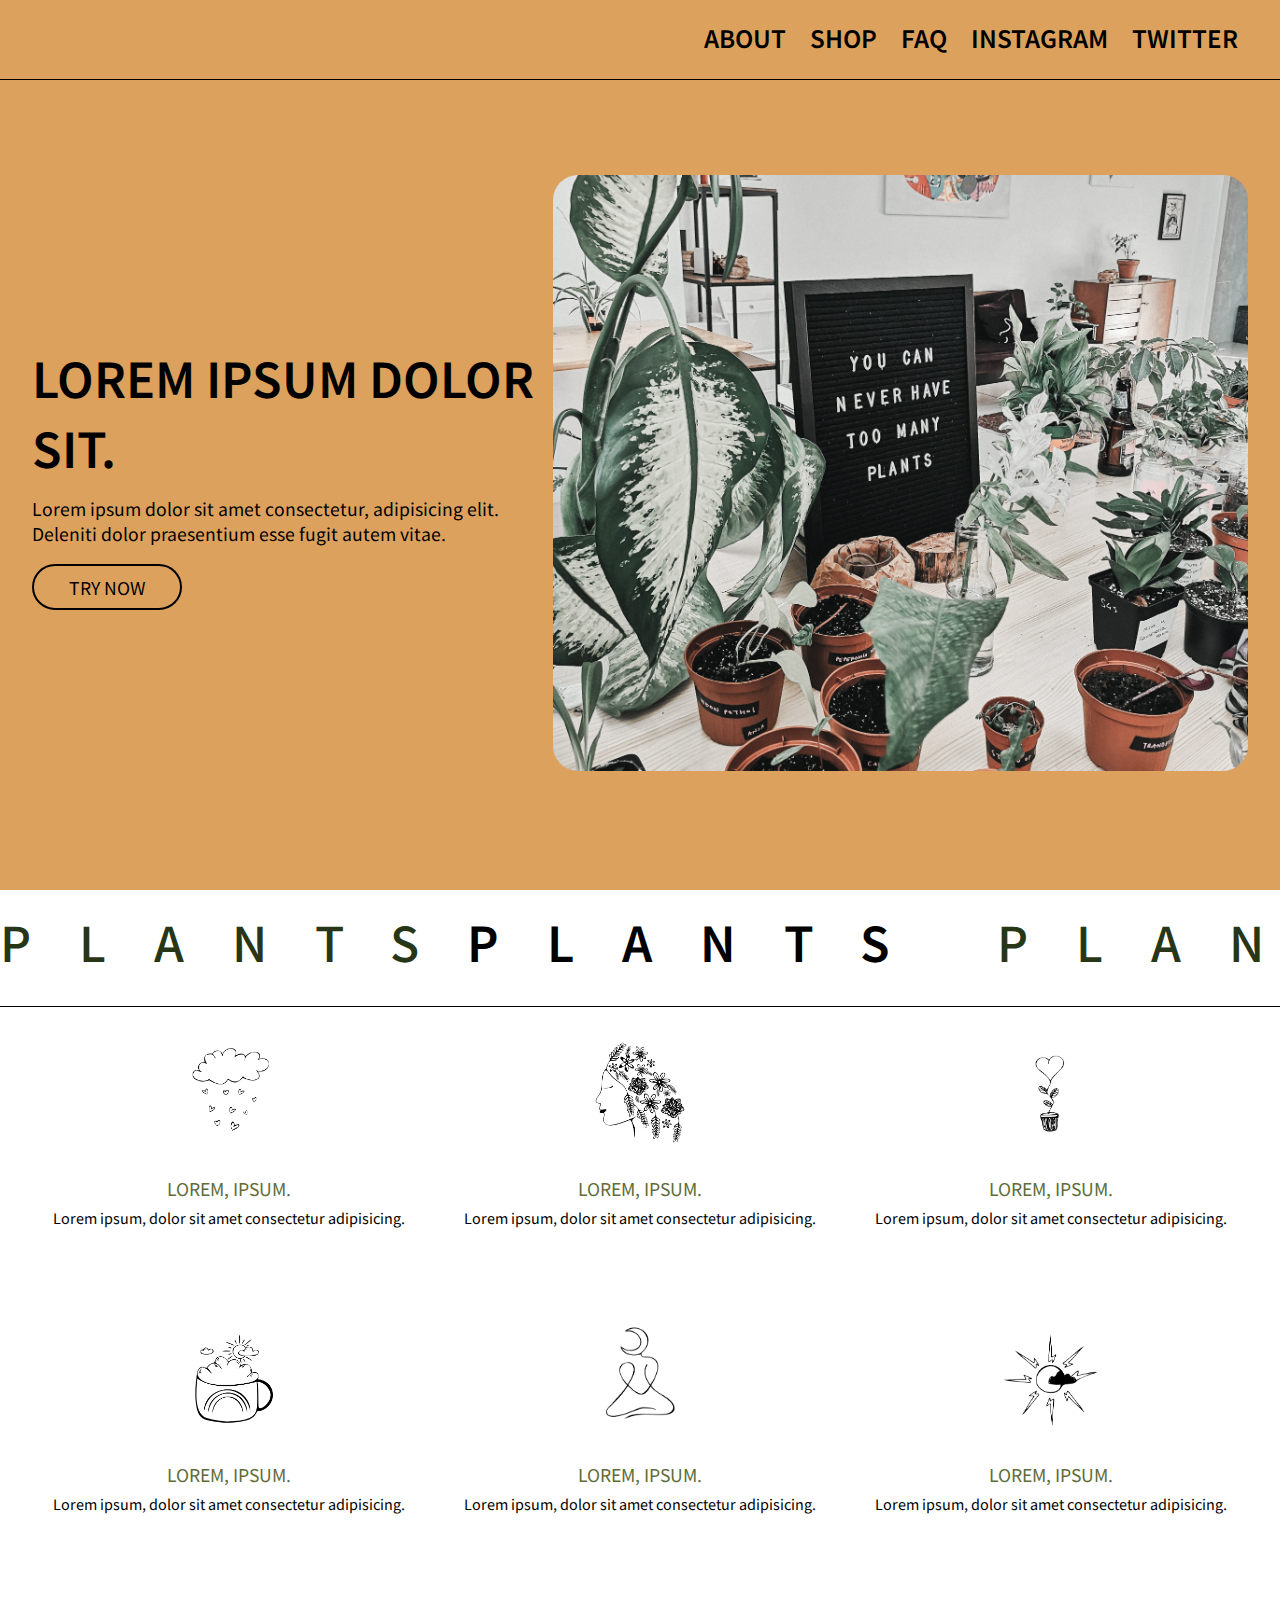
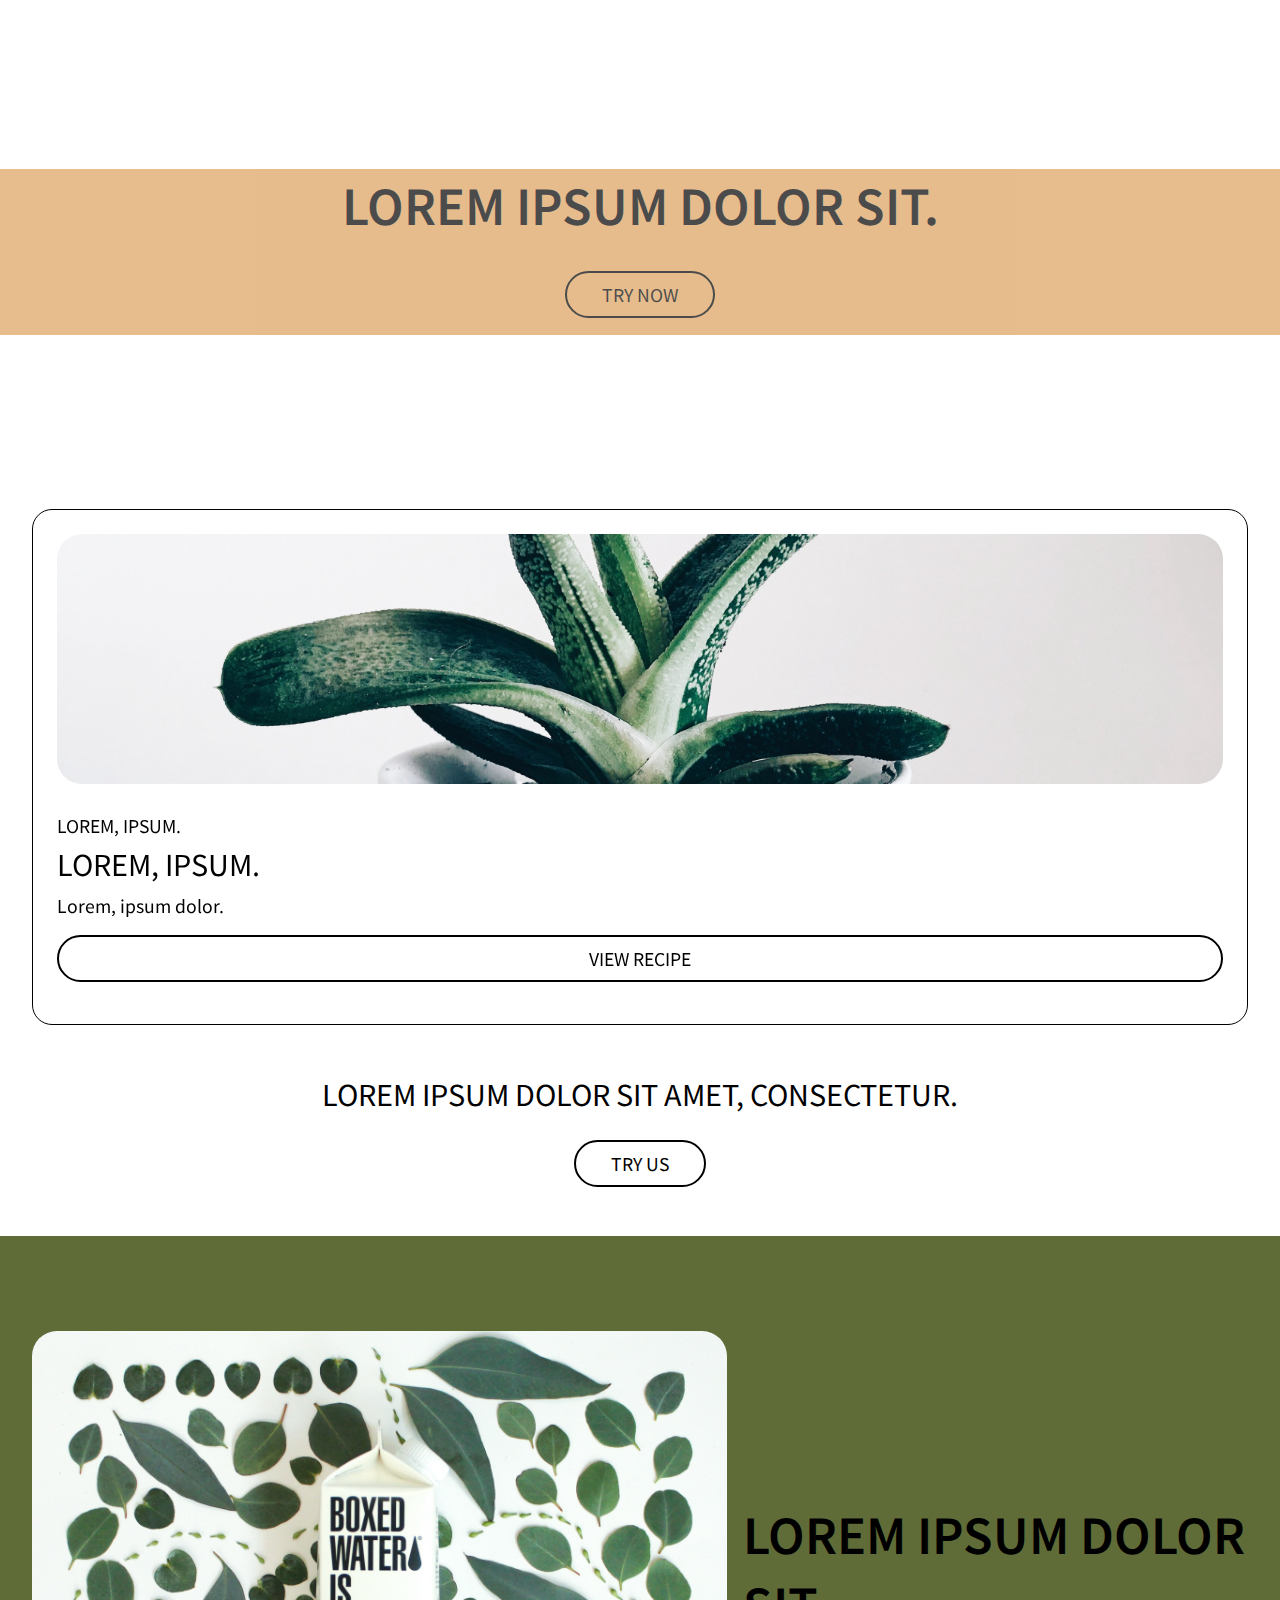
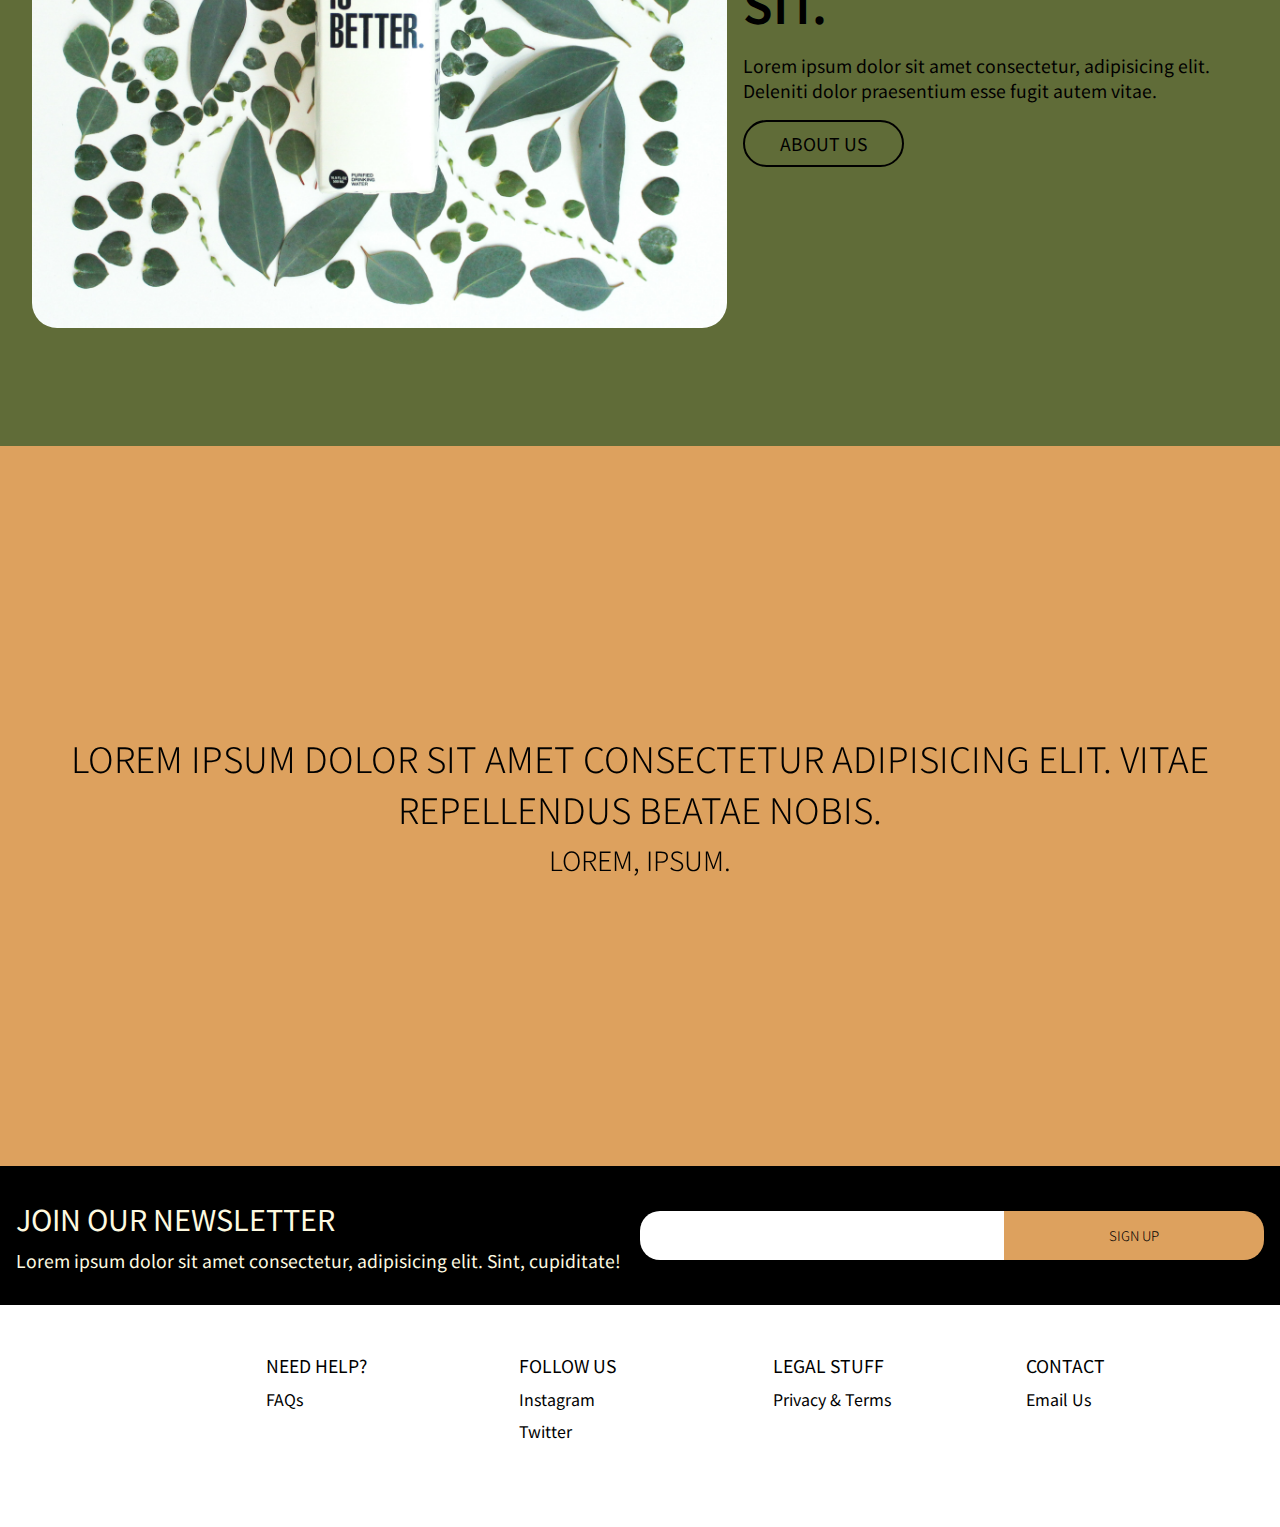
==== commit 053e445f: "update" ====
--- a/index.html
+++ b/index.html
@@ -1,329 +1,379 @@
 <!DOCTYPE html>
 <html lang="en">
-
-<head>
-  <meta charset="UTF-8">
-  <meta http-equiv="X-UA-Compatible" content="IE=edge">
-  <meta name="viewport" content="width=device-width, initial-scale=1.0">
-  <link rel="stylesheet" href="node_modules/@glidejs/glide/dist/css/glide.core.min.css">
-  <link rel="stylesheet" href="css/glide.core.min.css">
-  <script src="https://kit.fontawesome.com/0a74417982.js" crossorigin="anonymous"></script>
-  <script src="index.js" defer></script>
-  <link rel="preconnect" href="https://fonts.gstatic.com">
-  <link href="https://fonts.googleapis.com/css2?family=Noto+Sans+JP:wght@300;400;700&display=swap" rel="stylesheet">
-  <link rel="stylesheet" href="css/style.css">
-  <title>Page One</title>
-</head>
-<!-- inspired by https://futurenoodles.com/ -->
-
-<body>
-  <header class="navigation">
-    <div class="wrapper">
-      <div class="nav-bar">
-        <!-- logo -->
-        <a href="index.html" class="logo"><i class="far fa-eye fa-2x icon"></i></a>
-        <!-- menu btn -->
-        <i class="fas fa-grip-lines fa-2x icon open-btn"></i>
-
-      </div>
-      <!-- navigation -->
-      <nav class="menu">
-        <!-- close btn -->
-        <i class="fas fa-times fa-2x icon close-btn" id="menu-close"></i>
-        <!-- menu -->
-        <ul class="menu-list">
-          <li><a href="about.html">About</a></li>
-          <li><a href="shop.html">Shop</a></li>
-          <li><a href="faq.html">faq</a></li>
-          <!-- social media -->
-          <li><a href="instagram.com">Instagram</a></li>
-          <li><a href="twitter.com">Twitter</a></li>
-        </ul>
-      </nav>
-    </div>
-  </header>
-
-  <!-- hero -->
-  <section class="hero">
-    <div class="container">
-      <img src="/img/img_0.jpg" class="img " alt="Water plants">
-      <div class="h-text">
-        <h1>Lorem ipsum dolor sit.</h1>
-        <p>Lorem ipsum dolor sit amet consectetur, adipisicing elit. Deleniti dolor praesentium esse fugit
-          autem vitae.
-        </p>
+  <head>
+    <meta charset="UTF-8" />
+    <meta http-equiv="X-UA-Compatible" content="IE=edge" />
+    <meta name="viewport" content="width=device-width, initial-scale=1.0" />
+    <link
+      rel="stylesheet"
+      href="node_modules/@glidejs/glide/dist/css/glide.core.min.css"
+    />
+    <link rel="stylesheet" href="css/glide.core.min.css" />
+    <script
+      src="https://kit.fontawesome.com/0a74417982.js"
+      crossorigin="anonymous"
+    ></script>
+    <script src="index.js" defer></script>
+    <link rel="preconnect" href="https://fonts.gstatic.com" />
+    <link
+      href="https://fonts.googleapis.com/css2?family=Noto+Sans+JP:wght@300;400;700&display=swap"
+      rel="stylesheet"
+    />
+    <link rel="stylesheet" href="css/style.css" />
+    <title>Page One</title>
+  </head>
+  <!-- inspired by https://futurenoodles.com/ -->
+
+  <body>
+    <header class="navigation">
+      <div class="wrapper">
+        <div class="nav-bar">
+          <!-- logo -->
+          <a href="index.html" class="logo"
+            ><i class="far fa-eye fa-2x icon"></i
+          ></a>
+          <!-- menu btn -->
+          <i class="fas fa-grip-lines fa-2x icon open-btn"></i>
+        </div>
+        <!-- navigation -->
+        <nav class="menu">
+          <!-- close btn -->
+          <i class="fas fa-times fa-2x icon close-btn" id="menu-close"></i>
+          <!-- menu -->
+          <ul class="menu-list">
+            <li><a href="about.html">About</a></li>
+            <li><a href="shop.html">Shop</a></li>
+            <li><a href="faq.html">faq</a></li>
+            <!-- social media -->
+            <li><a href="instagram.com">Instagram</a></li>
+            <li><a href="twitter.com">Twitter</a></li>
+          </ul>
+        </nav>
+      </div>
+    </header>
+
+    <!-- hero -->
+    <section class="hero">
+      <div class="container">
+        <img src="/img/img_0.jpg" class="img" alt="Water plants" />
+        <div class="h-text">
+          <h1>Lorem ipsum dolor sit.</h1>
+          <p>
+            Lorem ipsum dolor sit amet consectetur, adipisicing elit. Deleniti
+            dolor praesentium esse fugit autem vitae.
+          </p>
+          <button class="btn">Try Now</button>
+        </div>
+      </div>
+    </section>
+
+    <!-- section -->
+    <section class="mission">
+      <!-- animation -->
+      <div class="anim-text">
+        <h2 class="anim">
+          <span>PLANTS</span>PLANTS <span>PLANTS</span> PLANTS<span
+            >PLANTS</span
+          >
+          PLANTS<span>PLANTS</span> PLANTS
+        </h2>
+        <h2 class="anim">
+          <span>PLANTS</span> PLANTS<span>PLANTS</span> PLANTS<span
+            >PLANTS</span
+          >
+          PLANTS<span>PLANTS</span> PLANTS
+        </h2>
+      </div>
+      <!-- icons -->
+      <div class="container">
+        <div class="grid">
+          <div class="grid-item">
+            <img
+              src="/img/illustrations/LoveRain.png"
+              class="img"
+              alt="Rain Illustration"
+            />
+            <h5>Lorem, ipsum.</h5>
+            <p>Lorem ipsum, dolor sit amet consectetur adipisicing.</p>
+          </div>
+          <div class="grid-item">
+            <img
+              src="/img/illustrations/flowercrown.png"
+              class="img"
+              alt="Flowecrown Illustration"
+            />
+            <h5>Lorem, ipsum.</h5>
+            <p>Lorem ipsum, dolor sit amet consectetur adipisicing.</p>
+          </div>
+          <div class="grid-item">
+            <img
+              src="/img/illustrations/GrowLove.png"
+              class="img"
+              alt="Love Illustration"
+            />
+            <h5>Lorem, ipsum.</h5>
+            <p>Lorem ipsum, dolor sit amet consectetur adipisicing.</p>
+          </div>
+          <div class="grid-item">
+            <img
+              src="/img/illustrations/CupofClouds.png"
+              class="img"
+              alt="Clouds Illustration"
+            />
+            <h5>Lorem, ipsum.</h5>
+            <p>Lorem ipsum, dolor sit amet consectetur adipisicing.</p>
+          </div>
+          <div class="grid-item">
+            <img
+              src="/img/illustrations/Meditation.png"
+              class="img"
+              alt="Meditation Illustration"
+            />
+            <h5>Lorem, ipsum.</h5>
+            <p>Lorem ipsum, dolor sit amet consectetur adipisicing.</p>
+          </div>
+          <div class="grid-item">
+            <img
+              src="/img/illustrations/SunLightening.png"
+              class="img"
+              alt="Sun Illustration"
+            />
+            <h5>Lorem, ipsum.</h5>
+            <p>Lorem ipsum, dolor sit amet consectetur adipisicing.</p>
+          </div>
+        </div>
+      </div>
+    </section>
+
+    <!-- section -->
+    <section class="products">
+      <div class="wrapper">
+        <h2>Lorem ipsum dolor sit.</h2>
         <button class="btn">Try Now</button>
       </div>
-    </div>
-  </section>
-
-  <!-- section -->
-  <section class="mission">
-
-
-    <!-- animation -->
-    <div class="anim-text">
-      <h2 class="anim"><span>PLANTS</span>PLANTS <span>PLANTS</span> PLANTS<span>PLANTS</span>
-        PLANTS<span>PLANTS</span> PLANTS </h2>
-      <h2 class="anim"><span>PLANTS</span> PLANTS<span>PLANTS</span> PLANTS<span>PLANTS</span>
-        PLANTS<span>PLANTS</span> PLANTS
-      </h2>
-    </div>
-    <!-- icons -->
-    <div class="container">
-      <div class="grid">
-        <div class="grid-item">
-          <img src="/img/illustrations/LoveRain.png" class="img" alt="Rain Illustration">
-          <h5>Lorem, ipsum.</h5>
-          <p>Lorem ipsum, dolor sit amet consectetur adipisicing.</p>
-        </div>
-        <div class="grid-item">
-          <img src="/img/illustrations/flowercrown.png" class="img" alt="Flowecrown Illustration">
-          <h5>Lorem, ipsum.</h5>
-          <p>Lorem ipsum, dolor sit amet consectetur adipisicing.</p>
-        </div>
-        <div class="grid-item">
-          <img src="/img/illustrations/GrowLove.png" class="img" alt="Love Illustration">
-          <h5>Lorem, ipsum.</h5>
-          <p>Lorem ipsum, dolor sit amet consectetur adipisicing.</p>
-        </div>
-        <div class="grid-item">
-          <img src="/img/illustrations/CupofClouds.png" class="img" alt="Clouds Illustration">
-          <h5>Lorem, ipsum.</h5>
-          <p>Lorem ipsum, dolor sit amet consectetur adipisicing.</p>
-        </div>
-        <div class="grid-item">
-          <img src="/img/illustrations/Meditation.png" class="img" alt="Meditation Illustration">
-          <h5>Lorem, ipsum.</h5>
-          <p>Lorem ipsum, dolor sit amet consectetur adipisicing.</p>
-        </div>
-        <div class="grid-item">
-          <img src="/img/illustrations/SunLightening.png" class="img" alt="Sun Illustration">
-          <h5>Lorem, ipsum.</h5>
-          <p>Lorem ipsum, dolor sit amet consectetur adipisicing.</p>
-        </div>
-      </div>
-    </div>
-  </section>
-
-  <!-- section -->
-  <section class="products">
-    <div class="wrapper">
-      <h2>Lorem ipsum dolor sit.</h2>
-      <button class="btn">Try Now</button>
-    </div>
-  </section>
-
-  <!-- section -->
-  <section class="shop">
-    <div class="container">
-      <!-- slider -->
-      <div class="glide">
-        <div class="glide__track" data-glide-el="track">
-          <ul class="glide__slides">
-            <li class="glide__slide">
-              <div class="item">
-                <img class="img" src="/img/products/product_1.jpg" alt="">
-                <h5>Lorem, ipsum.</h5>
-                <h3>Lorem, ipsum.</h3>
-                <p>Lorem, ipsum dolor.</p>
-                <button class="btn">View recipe</button>
-              </div>
-            </li>
-            <li class="glide__slide">
-              <div class="item">
-                <img class="img" src="/img/products/product_2.jpg" alt="">
-                <h5>Lorem, ipsum.</h5>
-                <h3>Lorem, ipsum.</h3>
-                <p>Lorem, ipsum dolor.</p>
-                <button class="btn">View recipe</button>
-              </div>
-            </li>
-            <li class="glide__slide">
-              <div class="item">
-                <img class="img" src="/img/products/product_3.jpg" alt="">
-                <h5>Lorem, ipsum.</h5>
-                <h3>Lorem, ipsum.</h3>
-                <p>Lorem, ipsum dolor.</p>
-                <button class="btn">View recipe</button>
-              </div>
-            </li>
-            <li class="glide__slide">
-              <div class="item">
-                <img class="img" src="/img/products/product_4.jpg" alt="">
-                <h5>Lorem, ipsum.</h5>
-                <h3>Lorem, ipsum.</h3>
-                <p>Lorem, ipsum dolor.</p>
-                <button class="btn">View recipe</button>
-              </div>
-            </li>
-            <li class="glide__slide">
-              <div class="item">
-                <img class="img" src="/img/products/product_5.jpg" alt="">
-                <h5>Lorem, ipsum.</h5>
-                <h3>Lorem, ipsum.</h3>
-                <p>Lorem, ipsum dolor.</p>
-                <button class="btn">View recipe</button>
-              </div>
-            </li>
-            <li class="glide__slide">
-              <div class="item">
-                <img class="img" src="/img/products/product_6.jpg" alt="">
-                <h5>Lorem, ipsum.</h5>
-                <h3>Lorem, ipsum.</h3>
-                <p>Lorem, ipsum dolor.</p>
-                <button class="btn">View recipe</button>
-              </div>
-            </li>
-
-          </ul>
-        </div>
-      </div>
-
-
-      <div class="text">
-        <h3>Lorem ipsum dolor sit amet, consectetur.</h3>
-        <button class="btn">Try Us</button>
-      </div>
-    </div>
-
-
-
-  </section>
-
-  <!-- section -->
-  <section class="hero about">
-    <div class="container">
-      <img class="img" src="/img/img_1.jpg" alt="">
-      <div class="h-text">
-        <h2>Lorem ipsum dolor sit.</h2>
-        <p>Lorem ipsum dolor sit amet consectetur, adipisicing elit. Deleniti dolor praesentium esse fugit
-          autem vitae.
-        </p>
-        <button class="btn"><a href="about.html">About Us</a></button>
-      </div>
-    </div>
-  </section>
-
-  <!-- section -->
-  <section class="opinions-section">
-    <!-- slider opinions -->
-
-    <div class="container">
-      <div class="opinions">
-        <div class="glide__track" data-glide-el="track">
-          <ul class="glide__slides">
-            <li class="glide__slide">
-              <div class="opinion">
-                <p>Lorem ipsum dolor sit amet consectetur adipisicing elit. Vitae repellendus beatae nobis.</p>
-                <small>Lorem, ipsum.</small>
-              </div>
-            </li>
-            <li class="glide__slide">
-              <div class="opinion">
-                <p>Lorem ipsum dolor sit amet consectetur adipisicing elit. Vitae repellendus beatae nobis.</p>
-                <small>Lorem, ipsum.</small>
-              </div>
-            </li>
-            <li class="glide__slide">
-              <div class="opinion">
-                <p>Lorem ipsum dolor sit amet consectetur adipisicing elit. Vitae repellendus beatae nobis.</p>
-                <small>Lorem, ipsum.</small>
-              </div>
-            </li>
-            <li class="glide__slide">
-              <div class="opinion">
-                <p>Lorem ipsum dolor sit amet consectetur adipisicing elit. Vitae repellendus beatae nobis.</p>
-                <small>Lorem, ipsum.</small>
-              </div>
-            </li>
-          </ul>
-        </div>
-      </div>
-
-    </div>
-
-
-  </section>
-
-  <!-- footer -->
-  <footer>
-    <div class="container">
-      <div class="black">
+    </section>
+
+    <!-- section -->
+    <section class="shop">
+      <div class="container">
+        <!-- slider -->
+        <div class="glide">
+          <div class="glide__track" data-glide-el="track">
+            <ul class="glide__slides">
+              <li class="glide__slide">
+                <div class="item">
+                  <img class="img" src="/img/products/product_1.jpg" alt="" />
+                  <h5>Lorem, ipsum.</h5>
+                  <h3>Lorem, ipsum.</h3>
+                  <p>Lorem, ipsum dolor.</p>
+                  <button class="btn">View recipe</button>
+                </div>
+              </li>
+              <li class="glide__slide">
+                <div class="item">
+                  <img class="img" src="/img/products/product_2.jpg" alt="" />
+                  <h5>Lorem, ipsum.</h5>
+                  <h3>Lorem, ipsum.</h3>
+                  <p>Lorem, ipsum dolor.</p>
+                  <button class="btn">View recipe</button>
+                </div>
+              </li>
+              <li class="glide__slide">
+                <div class="item">
+                  <img class="img" src="/img/products/product_3.jpg" alt="" />
+                  <h5>Lorem, ipsum.</h5>
+                  <h3>Lorem, ipsum.</h3>
+                  <p>Lorem, ipsum dolor.</p>
+                  <button class="btn">View recipe</button>
+                </div>
+              </li>
+              <li class="glide__slide">
+                <div class="item">
+                  <img class="img" src="/img/products/product_4.jpg" alt="" />
+                  <h5>Lorem, ipsum.</h5>
+                  <h3>Lorem, ipsum.</h3>
+                  <p>Lorem, ipsum dolor.</p>
+                  <button class="btn">View recipe</button>
+                </div>
+              </li>
+              <li class="glide__slide">
+                <div class="item">
+                  <img class="img" src="/img/products/product_5.jpg" alt="" />
+                  <h5>Lorem, ipsum.</h5>
+                  <h3>Lorem, ipsum.</h3>
+                  <p>Lorem, ipsum dolor.</p>
+                  <button class="btn">View recipe</button>
+                </div>
+              </li>
+              <li class="glide__slide">
+                <div class="item">
+                  <img class="img" src="/img/products/product_6.jpg" alt="" />
+                  <h5>Lorem, ipsum.</h5>
+                  <h3>Lorem, ipsum.</h3>
+                  <p>Lorem, ipsum dolor.</p>
+                  <button class="btn">View recipe</button>
+                </div>
+              </li>
+            </ul>
+          </div>
+        </div>
+
         <div class="text">
-          <h3 class="light">Join our newsletter</h3>
-          <p class="light">Lorem ipsum dolor sit amet consectetur, adipisicing elit. Sint, cupiditate!</p>
-        </div>
-        <div class="sub">
-          <input type="email" name="email" id="email">
-          <button class="btn--sub">Sign up</button>
-        </div>
-      </div>
-      <div class="faq">
-        <!-- logo -->
-        <a href="index.html" class="logo"><i class="far fa-eye fa-2x icon"></i></a>
-        <div class="links">
-          <div>
-            <h5>Need help?</h5>
-            <ul class="list">
-              <li><a href="#">FAQs</a></li>
-              <li><a href="#">Your Account</a></li>
+          <h3>Lorem ipsum dolor sit amet, consectetur.</h3>
+          <button class="btn">Try Us</button>
+        </div>
+      </div>
+    </section>
+
+    <!-- section -->
+    <section class="hero about">
+      <div class="container">
+        <img class="img" src="/img/img_1.jpg" alt="" />
+        <div class="h-text">
+          <h2>Lorem ipsum dolor sit.</h2>
+          <p>
+            Lorem ipsum dolor sit amet consectetur, adipisicing elit. Deleniti
+            dolor praesentium esse fugit autem vitae.
+          </p>
+          <button class="btn"><a href="about.html">About Us</a></button>
+        </div>
+      </div>
+    </section>
+
+    <!-- section -->
+    <section class="opinions-section">
+      <!-- slider opinions -->
+
+      <div class="container">
+        <div class="opinions">
+          <div class="glide__track" data-glide-el="track">
+            <ul class="glide__slides">
+              <li class="glide__slide">
+                <div class="opinion">
+                  <p>
+                    Lorem ipsum dolor sit amet consectetur adipisicing elit.
+                    Vitae repellendus beatae nobis.
+                  </p>
+                  <small>Lorem, ipsum.</small>
+                </div>
+              </li>
+              <li class="glide__slide">
+                <div class="opinion">
+                  <p>
+                    Lorem ipsum dolor sit amet consectetur adipisicing elit.
+                    Vitae repellendus beatae nobis.
+                  </p>
+                  <small>Lorem, ipsum.</small>
+                </div>
+              </li>
+              <li class="glide__slide">
+                <div class="opinion">
+                  <p>
+                    Lorem ipsum dolor sit amet consectetur adipisicing elit.
+                    Vitae repellendus beatae nobis.
+                  </p>
+                  <small>Lorem, ipsum.</small>
+                </div>
+              </li>
+              <li class="glide__slide">
+                <div class="opinion">
+                  <p>
+                    Lorem ipsum dolor sit amet consectetur adipisicing elit.
+                    Vitae repellendus beatae nobis.
+                  </p>
+                  <small>Lorem, ipsum.</small>
+                </div>
+              </li>
             </ul>
           </div>
-          <div>
-            <h5>Follow us</h5>
-            <ul class="list">
-              <li><a href="#">Instagram</a></li>
-              <li><a href="#">Twitter</a></li>
-            </ul>
-          </div>
-          <div>
-            <h5>Legal Stuff</h5>
-            <ul class="list">
-              <li><a href="#">Privacy & Terms</a></li>
-            </ul>
-          </div>
-          <div>
-            <h5>Contact</h5>
-            <ul class="list">
-              <li><a href="#">Email Us</a></li>
-            </ul>
-          </div>
-        </div>
-      </div>
-
-    </div>
-  </footer>
-
-  <script src="https://cdn.jsdelivr.net/npm/@glidejs/glide"></script>
-  <script src="node_modules/@glidejs/glide/dist/glide.min.js"></script>
-
-  <script>
-    const config = {
-      type: 'carousel',
-      startAt: 0,
-      perView: 1,
-      autoplay: 3000 | true,
-      breakpoints: {
-        425: {
-          perView: 1
+        </div>
+      </div>
+    </section>
+
+    <!-- footer -->
+    <footer>
+      <div class="container">
+        <div class="black">
+          <div class="text">
+            <h3 class="light">Join our newsletter</h3>
+            <p class="light">
+              Lorem ipsum dolor sit amet consectetur, adipisicing elit. Sint,
+              cupiditate!
+            </p>
+          </div>
+          <div class="sub">
+            <input type="email" name="email" id="email" />
+            <button class="btn--sub">Sign up</button>
+          </div>
+        </div>
+        <div class="faq">
+          <!-- logo -->
+          <a href="index.html" class="logo"
+            ><i class="far fa-eye fa-2x icon"></i
+          ></a>
+          <div class="links">
+            <div>
+              <h5>Need help?</h5>
+              <ul class="list">
+                <li><a href="faq.com">FAQs</a></li>
+              </ul>
+            </div>
+            <div>
+              <h5>Follow us</h5>
+              <ul class="list">
+                <li><a href="www.instagram.com">Instagram</a></li>
+                <li><a href="www.twitter.com">Twitter</a></li>
+              </ul>
+            </div>
+            <div>
+              <h5>Legal Stuff</h5>
+              <ul class="list">
+                <li><a href="#">Privacy & Terms</a></li>
+              </ul>
+            </div>
+            <div>
+              <h5>Contact</h5>
+              <ul class="list">
+                <li><a href="#">Email Us</a></li>
+              </ul>
+            </div>
+          </div>
+        </div>
+      </div>
+    </footer>
+
+    <script src="https://cdn.jsdelivr.net/npm/@glidejs/glide"></script>
+    <script src="node_modules/@glidejs/glide/dist/glide.min.js"></script>
+
+    <script>
+      const config = {
+        type: "carousel",
+        startAt: 0,
+        perView: 1,
+        autoplay: 3000 | true,
+        breakpoints: {
+          425: {
+            perView: 1,
+          },
+          768: {
+            perView: 2,
+          },
+          1024: {
+            perView: 4,
+          },
+          1440: {
+            perView: 4,
+          },
         },
-        768: {
-          perView: 2
-        },
-        1440: {
-          perView: 4
-        }
-      }
-    }
-    const opconfig = {
-      startAt: 0,
-      perView: 1,
-      autoplay: 3000 | true,
-    }
-    new Glide('.glide', config).mount();
-    new Glide('.opinions', opconfig).mount();
-  </script>
-</body>
-
-</html>+      };
+      const opconfig = {
+        type: "carousel",
+        startAt: 0,
+        perView: 1,
+        autoplay: 3000 | true,
+      };
+      new Glide(".glide", config).mount();
+      new Glide(".opinions", opconfig).mount();
+    </script>
+  </body>
+</html>
